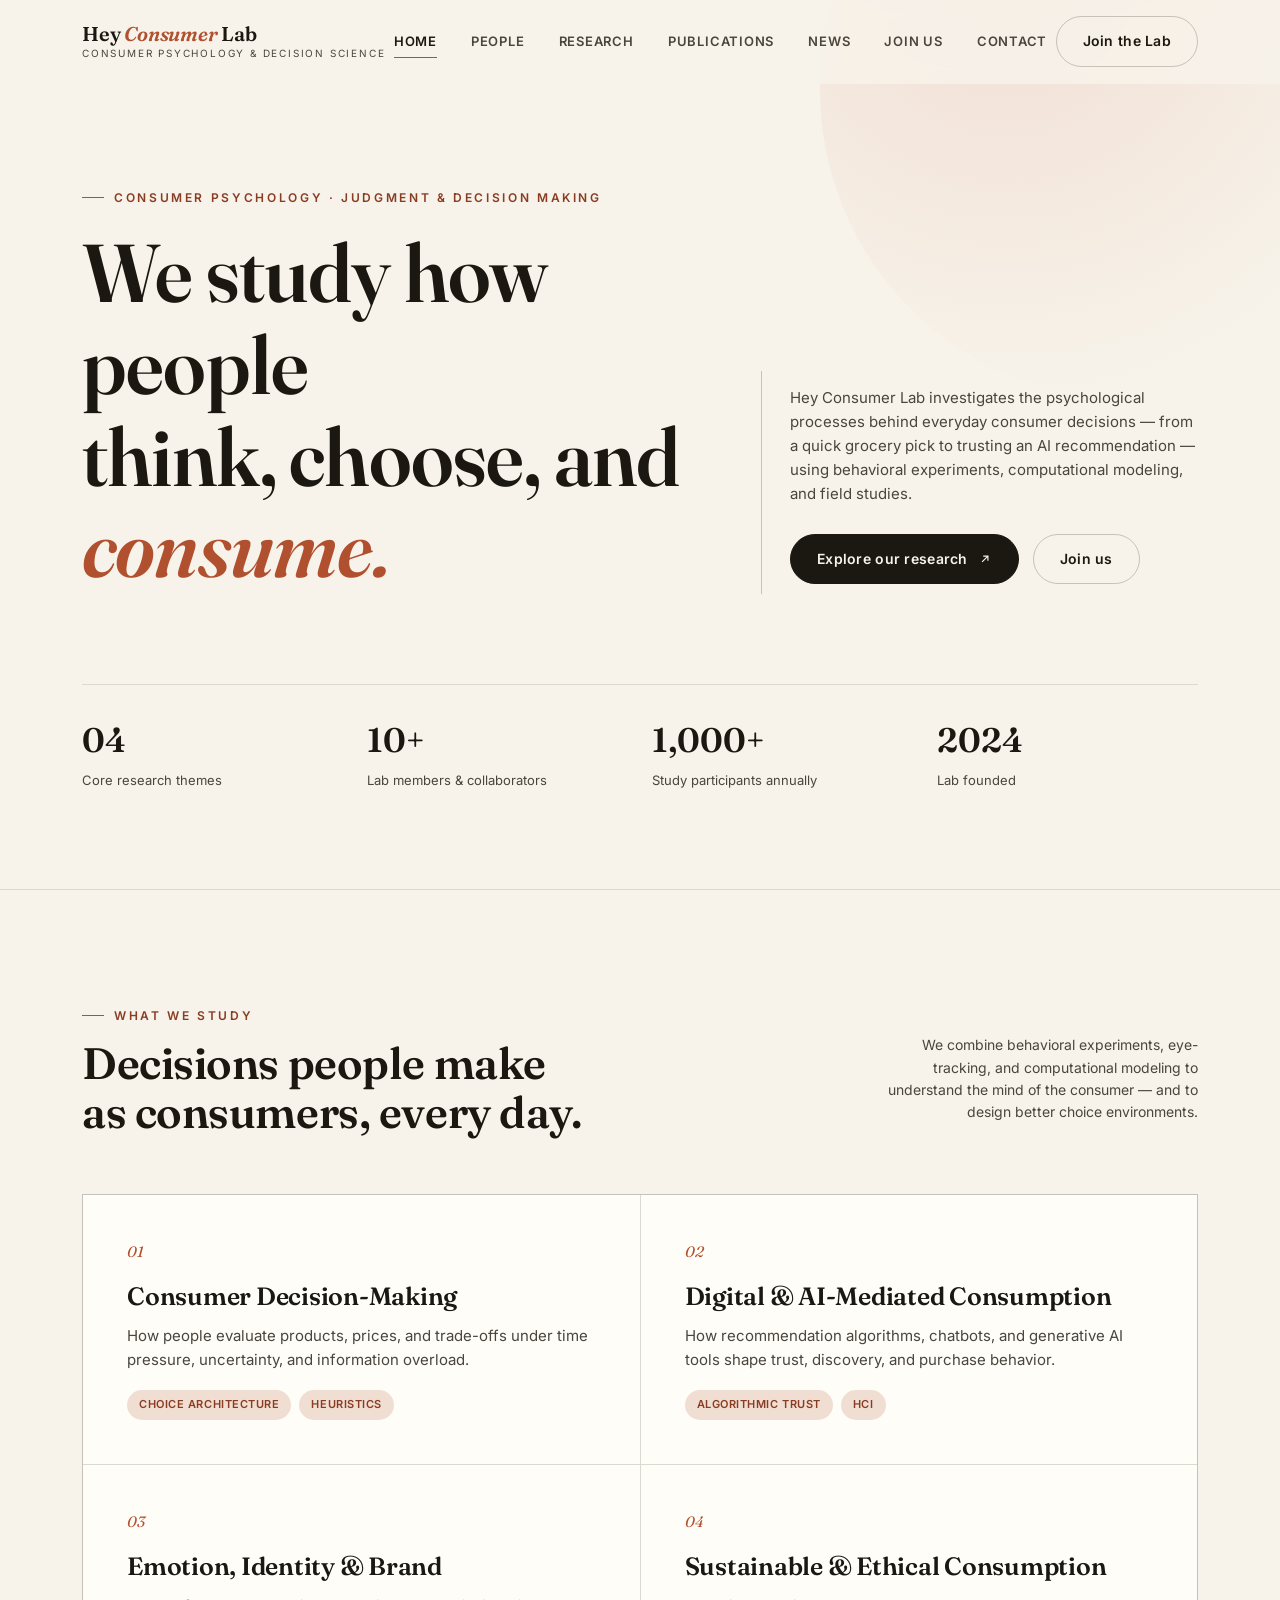
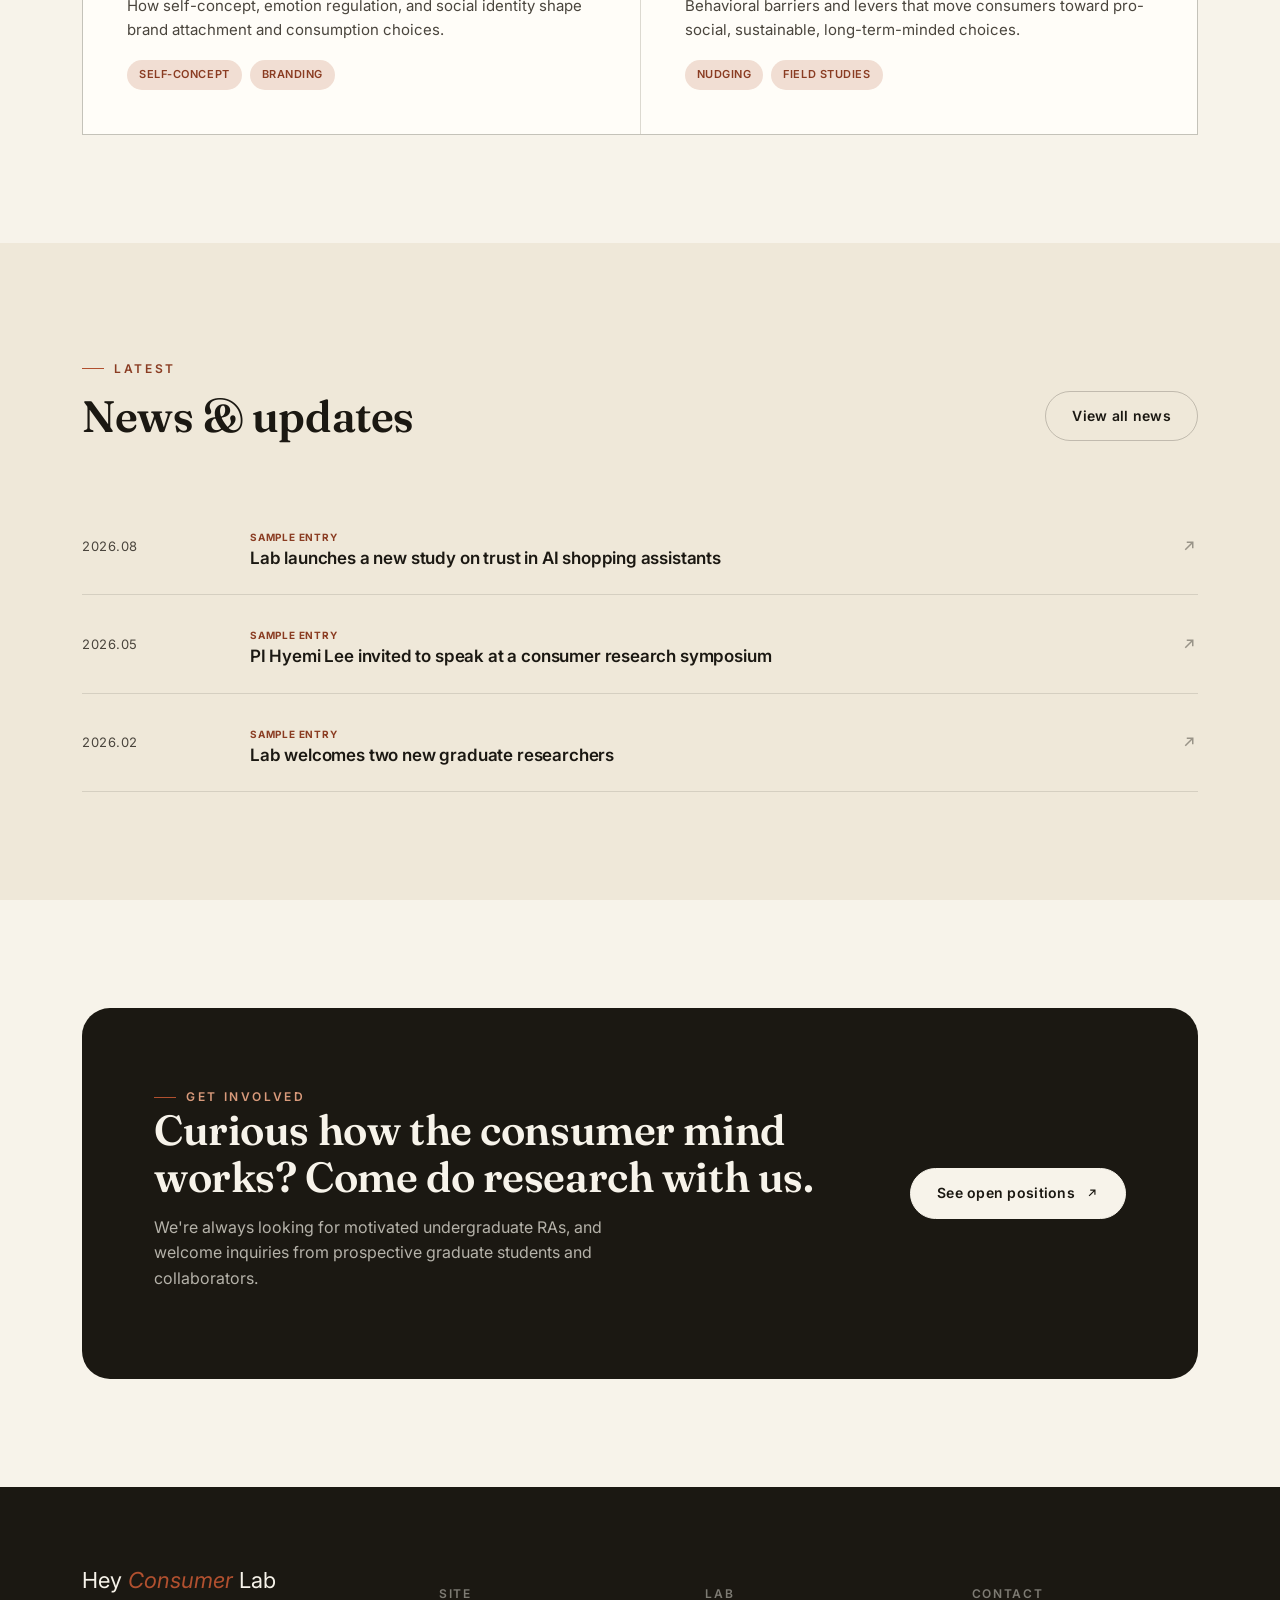
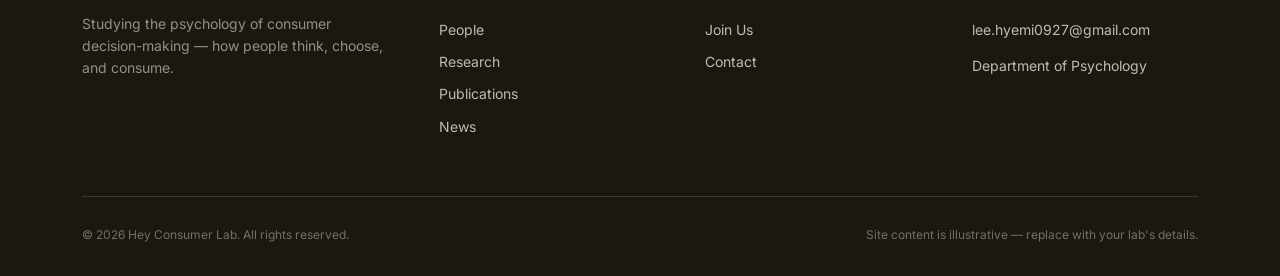
==== index.html @ 63ae00cc "Add Hey Consumer Lab research website Static multi-page site (Home, People, Research, Publications, " ====
<!DOCTYPE html>
<html lang="ko">
<head>
<script>document.documentElement.classList.add("has-js");</script>
<meta charset="UTF-8">
<meta name="viewport" content="width=device-width, initial-scale=1.0">
<title>Hey Consumer Lab — Consumer Psychology &amp; Decision Science</title>
<meta name="description" content="Hey Consumer Lab studies how people think, choose, and consume — from everyday purchase decisions to algorithm-mediated consumption.">
<link rel="icon" type="image/svg+xml" href="assets/img/favicon.svg">
<link rel="preconnect" href="https://fonts.googleapis.com">
<link rel="preconnect" href="https://fonts.gstatic.com" crossorigin>
<link href="https://fonts.googleapis.com/css2?family=Fraunces:ital,wght@0,500;0,600;1,500;1,600&family=Inter:wght@400;500;600;700&display=swap" rel="stylesheet">
<link rel="stylesheet" href="assets/css/style.css">
</head>
<body>

<header class="site-header">
  <div class="wrap">
    <a href="index.html" class="brand">
      <span class="brand-mark">Hey <em>Consumer</em> Lab</span>
      <span class="brand-sub">Consumer Psychology &amp; Decision Science</span>
    </a>
    <nav class="nav-links">
      <a href="index.html" class="active">Home</a>
      <a href="people.html">People</a>
      <a href="research.html">Research</a>
      <a href="publications.html">Publications</a>
      <a href="news.html">News</a>
      <a href="join.html">Join Us</a>
      <a href="contact.html">Contact</a>
    </nav>
    <div class="nav-cta">
      <a href="join.html" class="btn ghost">Join the Lab</a>
      <button class="nav-toggle" aria-label="Toggle menu" aria-expanded="false"><span></span></button>
    </div>
  </div>
</header>

<main>

  <section class="hero">
    <div class="hero-blob"></div>
    <div class="wrap">
      <div class="hero-grid">
        <div>
          <span class="eyebrow">Consumer Psychology · Judgment &amp; Decision Making</span>
          <h1>We study how people<br>think, choose, and<br><span class="accent-italic">consume.</span></h1>
        </div>
        <div class="hero-side">
          <p>Hey Consumer Lab investigates the psychological processes behind everyday consumer decisions — from a quick grocery pick to trusting an AI recommendation — using behavioral experiments, computational modeling, and field studies.</p>
          <div class="hero-actions">
            <a href="research.html" class="btn">Explore our research
              <svg viewBox="0 0 24 24" fill="none" stroke="currentColor" stroke-width="2"><path d="M7 17L17 7M9 7h8v8"/></svg>
            </a>
            <a href="join.html" class="btn ghost">Join us</a>
          </div>
        </div>
      </div>

      <div class="hero-stats">
        <div class="stat reveal">
          <b>04</b>
          <span>Core research themes</span>
        </div>
        <div class="stat reveal">
          <b>10+</b>
          <span>Lab members &amp; collaborators</span>
        </div>
        <div class="stat reveal">
          <b>1,000+</b>
          <span>Study participants annually</span>
        </div>
        <div class="stat reveal">
          <b>2024</b>
          <span>Lab founded</span>
        </div>
      </div>
    </div>
  </section>

  <hr class="divider">

  <section>
    <div class="wrap">
      <div class="section-head reveal">
        <div>
          <span class="eyebrow">What we study</span>
          <h2>Decisions people make<br>as consumers, every day.</h2>
        </div>
        <p class="section-note">We combine behavioral experiments, eye-tracking, and computational modeling to understand the mind of the consumer — and to design better choice environments.</p>
      </div>

      <div class="research-grid">
        <a href="research.html" class="research-card reveal">
          <span class="num">01</span>
          <h3>Consumer Decision-Making</h3>
          <p>How people evaluate products, prices, and trade-offs under time pressure, uncertainty, and information overload.</p>
          <div class="tag-row">
            <span class="tag">Choice architecture</span>
            <span class="tag">Heuristics</span>
          </div>
        </a>
        <a href="research.html" class="research-card reveal">
          <span class="num">02</span>
          <h3>Digital &amp; AI-Mediated Consumption</h3>
          <p>How recommendation algorithms, chatbots, and generative AI tools shape trust, discovery, and purchase behavior.</p>
          <div class="tag-row">
            <span class="tag">Algorithmic trust</span>
            <span class="tag">HCI</span>
          </div>
        </a>
        <a href="research.html" class="research-card reveal">
          <span class="num">03</span>
          <h3>Emotion, Identity &amp; Brand</h3>
          <p>How self-concept, emotion regulation, and social identity shape brand attachment and consumption choices.</p>
          <div class="tag-row">
            <span class="tag">Self-concept</span>
            <span class="tag">Branding</span>
          </div>
        </a>
        <a href="research.html" class="research-card reveal">
          <span class="num">04</span>
          <h3>Sustainable &amp; Ethical Consumption</h3>
          <p>Behavioral barriers and levers that move consumers toward pro-social, sustainable, long-term-minded choices.</p>
          <div class="tag-row">
            <span class="tag">Nudging</span>
            <span class="tag">Field studies</span>
          </div>
        </a>
      </div>
    </div>
  </section>

  <section class="alt">
    <div class="wrap">
      <div class="section-head reveal">
        <div>
          <span class="eyebrow">Latest</span>
          <h2>News &amp; updates</h2>
        </div>
        <a href="news.html" class="btn ghost">View all news</a>
      </div>

      <div class="news-list reveal">
        <a href="news.html" class="news-row">
          <span class="date">2026.08</span>
          <span>
            <span class="badge">Sample entry</span>
            <h4>Lab launches a new study on trust in AI shopping assistants</h4>
          </span>
          <svg class="arrow" viewBox="0 0 24 24" fill="none" stroke="currentColor" stroke-width="2"><path d="M7 17L17 7M9 7h8v8"/></svg>
        </a>
        <a href="news.html" class="news-row">
          <span class="date">2026.05</span>
          <span>
            <span class="badge">Sample entry</span>
            <h4>PI Hyemi Lee invited to speak at a consumer research symposium</h4>
          </span>
          <svg class="arrow" viewBox="0 0 24 24" fill="none" stroke="currentColor" stroke-width="2"><path d="M7 17L17 7M9 7h8v8"/></svg>
        </a>
        <a href="news.html" class="news-row">
          <span class="date">2026.02</span>
          <span>
            <span class="badge">Sample entry</span>
            <h4>Lab welcomes two new graduate researchers</h4>
          </span>
          <svg class="arrow" viewBox="0 0 24 24" fill="none" stroke="currentColor" stroke-width="2"><path d="M7 17L17 7M9 7h8v8"/></svg>
        </a>
      </div>
    </div>
  </section>

  <section>
    <div class="wrap">
      <div class="cta-banner reveal">
        <div>
          <span class="eyebrow" style="color:#d99a7b">Get involved</span>
          <h2>Curious how the consumer mind works? Come do research with us.</h2>
          <p>We're always looking for motivated undergraduate RAs, and welcome inquiries from prospective graduate students and collaborators.</p>
        </div>
        <a href="join.html" class="btn">See open positions
          <svg viewBox="0 0 24 24" fill="none" stroke="currentColor" stroke-width="2"><path d="M7 17L17 7M9 7h8v8"/></svg>
        </a>
      </div>
    </div>
  </section>

</main>

<footer class="site-footer">
  <div class="wrap">
    <div class="footer-grid">
      <div>
        <span class="brand-mark">Hey <em>Consumer</em> Lab</span>
        <p>Studying the psychology of consumer decision-making — how people think, choose, and consume.</p>
      </div>
      <div class="footer-col">
        <h5>Site</h5>
        <a href="people.html">People</a>
        <a href="research.html">Research</a>
        <a href="publications.html">Publications</a>
        <a href="news.html">News</a>
      </div>
      <div class="footer-col">
        <h5>Lab</h5>
        <a href="join.html">Join Us</a>
        <a href="contact.html">Contact</a>
      </div>
      <div class="footer-col">
        <h5>Contact</h5>
        <p>lee.hyemi0927@gmail.com</p>
        <p>Department of Psychology</p>
      </div>
    </div>
    <div class="footer-bottom">
      <span>© 2026 Hey Consumer Lab. All rights reserved.</span>
      <span>Site content is illustrative — replace with your lab's details.</span>
    </div>
  </div>
</footer>

<script src="assets/js/main.js"></script>
</body>
</html>
---- assets/css/style.css ----
/* ==========================================================================
   Hey Consumer Lab — stylesheet
   ========================================================================== */

:root {
  --ink: #1b1812;
  --ink-soft: #4a453d;
  --paper: #f7f3ea;
  --paper-dim: #efe8d9;
  --paper-card: #fffdf8;
  --line: rgba(27, 24, 18, 0.12);
  --line-strong: rgba(27, 24, 18, 0.22);
  --accent: #b1502f;
  --accent-dark: #8a3c22;
  --accent-tint: #f1ded3;

  --serif: "Fraunces", "Noto Serif KR", serif;
  --sans: "Inter", "Pretendard", -apple-system, BlinkMacSystemFont, "Apple SD Gothic Neo", sans-serif;

  --maxw: 1180px;
  --nav-h: 84px;
}

* {
  box-sizing: border-box;
}

html {
  scroll-behavior: smooth;
}

body {
  margin: 0;
  background: var(--paper);
  color: var(--ink);
  font-family: var(--sans);
  font-size: 16px;
  line-height: 1.6;
  -webkit-font-smoothing: antialiased;
}

img {
  max-width: 100%;
  display: block;
}

a {
  color: inherit;
  text-decoration: none;
}

.wrap {
  max-width: var(--maxw);
  margin: 0 auto;
  padding: 0 32px;
}

h1, h2, h3, h4 {
  font-family: var(--serif);
  font-weight: 600;
  line-height: 1.12;
  margin: 0;
  letter-spacing: -0.01em;
}

.eyebrow {
  display: inline-flex;
  align-items: center;
  gap: 10px;
  font-size: 12px;
  letter-spacing: 0.22em;
  text-transform: uppercase;
  color: var(--accent-dark);
  font-weight: 600;
}

.eyebrow::before {
  content: "";
  width: 22px;
  height: 1px;
  background: var(--accent);
}

.lede {
  font-size: 19px;
  color: var(--ink-soft);
  max-width: 60ch;
}

/* ---------- buttons ---------- */

.btn {
  display: inline-flex;
  align-items: center;
  gap: 10px;
  padding: 13px 26px;
  border-radius: 999px;
  font-size: 14px;
  font-weight: 600;
  letter-spacing: 0.02em;
  border: 1px solid var(--ink);
  background: var(--ink);
  color: var(--paper);
  transition: transform 0.25s ease, background 0.25s ease, color 0.25s ease, border-color 0.25s ease;
}

.btn:hover {
  background: var(--accent);
  border-color: var(--accent);
  transform: translateY(-2px);
}

.btn.ghost {
  background: transparent;
  color: var(--ink);
  border-color: var(--line-strong);
}

.btn.ghost:hover {
  background: var(--ink);
  color: var(--paper);
  border-color: var(--ink);
}

.btn svg {
  width: 14px;
  height: 14px;
  transition: transform 0.25s ease;
}

.btn:hover svg {
  transform: translate(3px, -3px);
}

/* ---------- nav ---------- */

.site-header {
  position: fixed;
  top: 0;
  left: 0;
  right: 0;
  z-index: 100;
  height: var(--nav-h);
  display: flex;
  align-items: center;
  background: rgba(247, 243, 234, 0.86);
  backdrop-filter: blur(10px);
  border-bottom: 1px solid transparent;
  transition: border-color 0.3s ease, background 0.3s ease;
}

.site-header.is-scrolled {
  border-bottom-color: var(--line);
}

.site-header .wrap {
  display: flex;
  align-items: center;
  justify-content: space-between;
  width: 100%;
}

.brand {
  display: flex;
  flex-direction: column;
  line-height: 1;
  gap: 4px;
}

.brand .brand-mark {
  font-family: var(--serif);
  font-size: 20px;
  font-weight: 600;
  letter-spacing: -0.01em;
}

.brand .brand-mark em {
  color: var(--accent);
  font-style: italic;
}

.brand .brand-sub {
  font-size: 10px;
  letter-spacing: 0.18em;
  text-transform: uppercase;
  color: var(--ink-soft);
}

.nav-links {
  display: flex;
  align-items: center;
  gap: 34px;
}

.nav-links a {
  position: relative;
  font-size: 13px;
  letter-spacing: 0.06em;
  text-transform: uppercase;
  font-weight: 600;
  color: var(--ink-soft);
  padding: 6px 0;
}

.nav-links a::after {
  content: "";
  position: absolute;
  left: 0;
  right: 100%;
  bottom: 0;
  height: 1px;
  background: var(--accent);
  transition: right 0.25s ease;
}

.nav-links a:hover,
.nav-links a.active {
  color: var(--ink);
}

.nav-links a:hover::after,
.nav-links a.active::after {
  right: 0;
}

.nav-cta {
  display: flex;
  align-items: center;
  gap: 22px;
}

.nav-toggle {
  display: none;
  background: none;
  border: none;
  cursor: pointer;
  width: 34px;
  height: 34px;
  padding: 0;
  position: relative;
}

.nav-toggle span,
.nav-toggle span::before,
.nav-toggle span::after {
  content: "";
  position: absolute;
  left: 6px;
  right: 6px;
  height: 1.5px;
  background: var(--ink);
  transition: transform 0.25s ease, opacity 0.25s ease, top 0.25s ease;
}

.nav-toggle span {
  top: 16px;
}

.nav-toggle span::before {
  top: -7px;
}

.nav-toggle span::after {
  top: 7px;
}

.nav-toggle.is-open span {
  background: transparent;
}

.nav-toggle.is-open span::before {
  top: 0;
  transform: rotate(45deg);
}

.nav-toggle.is-open span::after {
  top: 0;
  transform: rotate(-45deg);
}

/* ---------- hero ---------- */

.hero {
  position: relative;
  padding: calc(var(--nav-h) + 96px) 0 96px;
  overflow: hidden;
}

.hero-blob {
  position: absolute;
  top: -220px;
  right: -160px;
  width: 620px;
  height: 620px;
  border-radius: 50%;
  background: radial-gradient(circle at 30% 30%, var(--accent-tint), transparent 70%);
  z-index: 0;
  pointer-events: none;
}

.hero .wrap {
  position: relative;
  z-index: 1;
}

.hero-grid {
  display: grid;
  grid-template-columns: 1.3fr 0.9fr;
  gap: 48px;
  align-items: end;
}

.hero h1 {
  font-size: clamp(46px, 6.4vw, 92px);
  margin-top: 20px;
}

.hero h1 .accent-italic {
  font-style: italic;
  color: var(--accent);
}

.hero-side {
  padding-bottom: 10px;
  border-left: 1px solid var(--line-strong);
  padding-left: 28px;
}

.hero-side p {
  color: var(--ink-soft);
  font-size: 15px;
}

.hero-actions {
  margin-top: 28px;
  display: flex;
  gap: 14px;
  flex-wrap: wrap;
}

.hero-stats {
  margin-top: 90px;
  display: grid;
  grid-template-columns: repeat(4, 1fr);
  border-top: 1px solid var(--line);
  padding-top: 28px;
  gap: 24px;
}

.hero-stats .stat b {
  display: block;
  font-family: var(--serif);
  font-size: 34px;
  font-weight: 600;
}

.hero-stats .stat span {
  font-size: 13px;
  color: var(--ink-soft);
}

/* ---------- section scaffolding ---------- */

section {
  padding: 108px 0;
}

section.tight {
  padding: 72px 0;
}

.section-head {
  display: flex;
  justify-content: space-between;
  align-items: flex-end;
  gap: 32px;
  margin-bottom: 56px;
}

.section-head h2 {
  font-size: clamp(30px, 3.6vw, 44px);
  margin-top: 14px;
}

.section-head .section-note {
  max-width: 320px;
  font-size: 14px;
  color: var(--ink-soft);
  text-align: right;
}

.alt {
  background: var(--paper-dim);
}

.divider {
  height: 1px;
  background: var(--line);
  border: none;
  margin: 0;
}

/* ---------- cards: research ---------- */

.research-grid {
  display: grid;
  grid-template-columns: repeat(2, 1fr);
  gap: 1px;
  background: var(--line);
  border: 1px solid var(--line);
}

.research-card {
  background: var(--paper-card);
  padding: 44px;
  transition: background 0.3s ease;
}

.research-card:hover {
  background: var(--paper-dim);
}

.research-card .num {
  font-family: var(--serif);
  font-style: italic;
  color: var(--accent);
  font-size: 15px;
}

.research-card h3 {
  font-size: 25px;
  margin: 18px 0 14px;
}

.research-card p {
  color: var(--ink-soft);
  font-size: 15px;
  margin: 0 0 18px;
}

.tag-row {
  display: flex;
  flex-wrap: wrap;
  gap: 8px;
}

.tag {
  font-size: 11px;
  letter-spacing: 0.05em;
  text-transform: uppercase;
  font-weight: 600;
  padding: 6px 12px;
  border-radius: 999px;
  background: var(--accent-tint);
  color: var(--accent-dark);
}

/* ---------- news list ---------- */

.news-list {
  display: flex;
  flex-direction: column;
}

.news-row {
  display: grid;
  grid-template-columns: 140px 1fr auto;
  gap: 28px;
  align-items: center;
  padding: 26px 0;
  border-bottom: 1px solid var(--line);
}

.news-row .date {
  font-size: 13px;
  letter-spacing: 0.04em;
  color: var(--ink-soft);
  text-transform: uppercase;
}

.news-row h4 {
  font-family: var(--sans);
  font-weight: 600;
  font-size: 17px;
}

.news-row .arrow {
  width: 18px;
  height: 18px;
  opacity: 0.4;
  transition: transform 0.25s ease, opacity 0.25s ease;
}

.news-row:hover .arrow {
  transform: translateX(4px);
  opacity: 1;
}

.news-row .badge {
  display: inline-block;
  font-size: 10px;
  letter-spacing: 0.08em;
  text-transform: uppercase;
  font-weight: 700;
  color: var(--accent-dark);
  margin-bottom: 4px;
}

/* ---------- CTA banner ---------- */

.cta-banner {
  background: var(--ink);
  color: var(--paper);
  border-radius: 28px;
  padding: 72px;
  display: grid;
  grid-template-columns: 1.4fr auto;
  align-items: center;
  gap: 32px;
}

.cta-banner h2 {
  color: var(--paper);
  font-size: clamp(28px, 3.4vw, 42px);
}

.cta-banner p {
  color: rgba(247, 243, 234, 0.7);
  margin-top: 14px;
  max-width: 46ch;
}

.cta-banner .btn {
  background: var(--paper);
  color: var(--ink);
  border-color: var(--paper);
  white-space: nowrap;
}

.cta-banner .btn:hover {
  background: var(--accent);
  border-color: var(--accent);
  color: var(--paper);
}

/* ---------- footer ---------- */

.site-footer {
  background: var(--ink);
  color: rgba(247, 243, 234, 0.72);
  padding: 76px 0 32px;
}

.footer-grid {
  display: grid;
  grid-template-columns: 1.4fr 1fr 1fr 1fr;
  gap: 40px;
  padding-bottom: 48px;
  border-bottom: 1px solid rgba(247, 243, 234, 0.14);
}

.footer-grid .brand-mark {
  color: var(--paper);
  font-size: 22px;
}

.footer-grid .brand-mark em {
  color: var(--accent);
  font-style: italic;
}

.footer-grid p {
  font-size: 14px;
  margin-top: 14px;
  max-width: 34ch;
  color: rgba(247, 243, 234, 0.55);
}

.footer-col h5 {
  font-size: 12px;
  letter-spacing: 0.14em;
  text-transform: uppercase;
  color: rgba(247, 243, 234, 0.45);
  margin-bottom: 16px;
  font-weight: 600;
}

.footer-col a,
.footer-col p {
  display: block;
  font-size: 14px;
  color: rgba(247, 243, 234, 0.75);
  margin-bottom: 10px;
  transition: color 0.2s ease;
}

.footer-col a:hover {
  color: var(--paper);
}

.footer-bottom {
  display: flex;
  justify-content: space-between;
  align-items: center;
  padding-top: 28px;
  font-size: 12px;
  color: rgba(247, 243, 234, 0.4);
  flex-wrap: wrap;
  gap: 12px;
}

/* ---------- page header (inner pages) ---------- */

.page-header {
  padding: calc(var(--nav-h) + 72px) 0 64px;
  border-bottom: 1px solid var(--line);
}

.page-header .eyebrow {
  margin-bottom: 18px;
}

.page-header h1 {
  font-size: clamp(36px, 5vw, 60px);
}

.page-header .lede {
  margin-top: 20px;
}

.breadcrumb {
  font-size: 12px;
  letter-spacing: 0.06em;
  text-transform: uppercase;
  color: var(--ink-soft);
  margin-bottom: 18px;
}

.breadcrumb a {
  color: var(--accent-dark);
}

/* ---------- people ---------- */

.pi-block {
  display: grid;
  grid-template-columns: 300px 1fr;
  gap: 56px;
  align-items: start;
}

.portrait {
  aspect-ratio: 4/5;
  border-radius: 18px;
  background: linear-gradient(155deg, var(--accent-tint), var(--paper-dim));
  display: flex;
  align-items: center;
  justify-content: center;
  border: 1px solid var(--line);
  overflow: hidden;
}

.portrait .initials {
  font-family: var(--serif);
  font-style: italic;
  font-size: 64px;
  color: var(--accent);
}

.pi-block h2 {
  font-size: 34px;
}

.pi-role {
  font-size: 14px;
  color: var(--accent-dark);
  font-weight: 600;
  letter-spacing: 0.03em;
  margin-top: 8px;
}

.pi-block .lede {
  margin-top: 20px;
}

.pi-meta {
  display: flex;
  gap: 26px;
  margin-top: 26px;
  flex-wrap: wrap;
}

.pi-meta a {
  font-size: 13px;
  font-weight: 600;
  border-bottom: 1px solid var(--line-strong);
  padding-bottom: 3px;
}

.pi-meta a:hover {
  border-color: var(--accent);
  color: var(--accent-dark);
}

.people-grid {
  display: grid;
  grid-template-columns: repeat(4, 1fr);
  gap: 30px;
}

.person-card {
  text-align: left;
}

.person-card .portrait {
  aspect-ratio: 1/1;
  margin-bottom: 16px;
  border-radius: 14px;
}

.person-card .initials {
  font-size: 32px;
}

.person-card h4 {
  font-family: var(--sans);
  font-size: 16px;
  font-weight: 700;
}

.person-card .role {
  font-size: 13px;
  color: var(--ink-soft);
  margin-top: 4px;
}

.alumni-list {
  columns: 2;
  column-gap: 60px;
  font-size: 15px;
}

.alumni-list li {
  break-inside: avoid;
  padding: 10px 0;
  border-bottom: 1px solid var(--line);
  list-style: none;
  display: flex;
  justify-content: space-between;
  gap: 12px;
  color: var(--ink-soft);
}

.alumni-list li span:last-child {
  color: var(--ink);
  font-weight: 600;
  font-size: 13px;
}

.alumni-list {
  padding: 0;
  margin: 0;
}

/* ---------- research page ---------- */

.approach-list {
  display: flex;
  flex-direction: column;
}

.approach-row {
  display: grid;
  grid-template-columns: 90px 1fr;
  gap: 32px;
  padding: 40px 0;
  border-bottom: 1px solid var(--line);
}

.approach-row .idx {
  font-family: var(--serif);
  font-style: italic;
  font-size: 22px;
  color: var(--accent);
}

.approach-row h3 {
  font-size: 24px;
  margin-bottom: 12px;
}

.approach-row p {
  color: var(--ink-soft);
  max-width: 70ch;
}

/* ---------- publications ---------- */

.pub-filters {
  display: flex;
  gap: 10px;
  flex-wrap: wrap;
  margin-bottom: 44px;
}

.pub-filter {
  font-size: 13px;
  font-weight: 600;
  padding: 9px 18px;
  border-radius: 999px;
  border: 1px solid var(--line-strong);
  background: transparent;
  cursor: pointer;
  color: var(--ink-soft);
  transition: all 0.2s ease;
}

.pub-filter.is-active,
.pub-filter:hover {
  background: var(--ink);
  border-color: var(--ink);
  color: var(--paper);
}

.pub-year {
  font-family: var(--serif);
  font-size: 22px;
  font-style: italic;
  color: var(--accent);
  margin: 48px 0 18px;
}

.pub-year:first-of-type {
  margin-top: 0;
}

.pub-item {
  padding: 22px 0;
  border-bottom: 1px solid var(--line);
  display: grid;
  grid-template-columns: 1fr auto;
  gap: 20px;
  align-items: start;
}

.pub-item h4 {
  font-family: var(--sans);
  font-size: 16px;
  font-weight: 700;
  margin-bottom: 6px;
}

.pub-item .authors {
  font-size: 14px;
  color: var(--ink-soft);
}

.pub-item .venue {
  font-size: 13px;
  font-style: italic;
  color: var(--ink-soft);
  margin-top: 4px;
}

.pub-item .pub-links {
  display: flex;
  gap: 10px;
  white-space: nowrap;
}

.pub-item .pub-links a {
  font-size: 12px;
  font-weight: 700;
  letter-spacing: 0.04em;
  text-transform: uppercase;
  padding: 8px 14px;
  border-radius: 999px;
  border: 1px solid var(--line-strong);
}

.pub-item .pub-links a:hover {
  background: var(--ink);
  color: var(--paper);
  border-color: var(--ink);
}

.sample-note {
  margin-top: 40px;
  font-size: 13px;
  color: var(--ink-soft);
  border-left: 2px solid var(--accent);
  padding-left: 16px;
}

/* ---------- join ---------- */

.opening-list {
  display: flex;
  flex-direction: column;
}

.opening-item {
  padding: 32px 0;
  border-bottom: 1px solid var(--line);
  display: grid;
  grid-template-columns: 1fr auto;
  align-items: center;
  gap: 20px;
}

.opening-item h3 {
  font-size: 22px;
}

.opening-item p {
  color: var(--ink-soft);
  font-size: 14px;
  margin-top: 8px;
  max-width: 60ch;
}

.faq-item {
  padding: 26px 0;
  border-bottom: 1px solid var(--line);
}

.faq-item h4 {
  font-family: var(--sans);
  font-size: 16px;
  font-weight: 700;
  margin-bottom: 8px;
}

.faq-item p {
  color: var(--ink-soft);
  font-size: 15px;
}

/* ---------- contact ---------- */

.contact-grid {
  display: grid;
  grid-template-columns: 1fr 1fr;
  gap: 64px;
}

.contact-card {
  background: var(--paper-card);
  border: 1px solid var(--line);
  border-radius: 18px;
  padding: 40px;
}

.contact-card h3 {
  font-size: 20px;
  margin-bottom: 18px;
}

.contact-row {
  display: flex;
  justify-content: space-between;
  padding: 14px 0;
  border-bottom: 1px solid var(--line);
  font-size: 14px;
}

.contact-row span:first-child {
  color: var(--ink-soft);
}

.contact-row span:last-child {
  font-weight: 600;
  text-align: right;
}

.map-frame {
  border-radius: 18px;
  overflow: hidden;
  border: 1px solid var(--line);
  aspect-ratio: 4/5;
  background:
    linear-gradient(var(--line) 1px, transparent 1px) 0 0 / 34px 34px,
    linear-gradient(90deg, var(--line) 1px, transparent 1px) 0 0 / 34px 34px,
    var(--paper-dim);
  position: relative;
}

.map-frame .pin {
  position: absolute;
  top: 42%;
  left: 46%;
  width: 18px;
  height: 18px;
  border-radius: 50% 50% 50% 0;
  background: var(--accent);
  transform: rotate(-45deg);
  box-shadow: 0 0 0 8px rgba(177, 80, 47, 0.15);
}

/* ---------- reveal animation ---------- */

html.has-js .reveal {
  opacity: 0;
  transform: translateY(24px);
  transition: opacity 0.7s ease, transform 0.7s ease;
}

html.has-js .reveal.is-visible {
  opacity: 1;
  transform: translateY(0);
}

/* ---------- responsive ---------- */

@media (max-width: 980px) {
  .hero-grid,
  .contact-grid {
    grid-template-columns: 1fr;
  }

  .hero-side {
    border-left: none;
    padding-left: 0;
    border-top: 1px solid var(--line-strong);
    padding-top: 24px;
  }

  .research-grid,
  .people-grid {
    grid-template-columns: repeat(2, 1fr);
  }

  .pi-block {
    grid-template-columns: 1fr;
  }

  .portrait {
    max-width: 280px;
  }

  .footer-grid {
    grid-template-columns: 1fr 1fr;
  }

  .cta-banner {
    grid-template-columns: 1fr;
    text-align: left;
  }
}

@media (max-width: 760px) {
  :root {
    --nav-h: 72px;
  }

  .nav-links,
  .nav-cta .btn.ghost {
    display: none;
  }

  .nav-toggle {
    display: block;
  }

  body.menu-open .nav-links {
    display: flex;
    position: fixed;
    top: var(--nav-h);
    left: 0;
    right: 0;
    bottom: 0;
    background: var(--paper);
    flex-direction: column;
    align-items: flex-start;
    justify-content: flex-start;
    padding: 40px 32px;
    gap: 26px;
    z-index: 99;
  }

  body.menu-open .nav-links a {
    font-size: 22px;
  }

  .hero-stats {
    grid-template-columns: repeat(2, 1fr);
  }

  .section-head {
    flex-direction: column;
    align-items: flex-start;
  }

  .section-head .section-note {
    text-align: left;
  }

  .research-grid,
  .people-grid,
  .footer-grid {
    grid-template-columns: 1fr;
  }

  .alumni-list {
    columns: 1;
  }

  .news-row {
    grid-template-columns: 1fr;
    gap: 8px;
  }

  .pub-item {
    grid-template-columns: 1fr;
  }

  .opening-item {
    grid-template-columns: 1fr;
    align-items: flex-start;
  }

  .wrap {
    padding: 0 22px;
  }

  section {
    padding: 72px 0;
  }
}
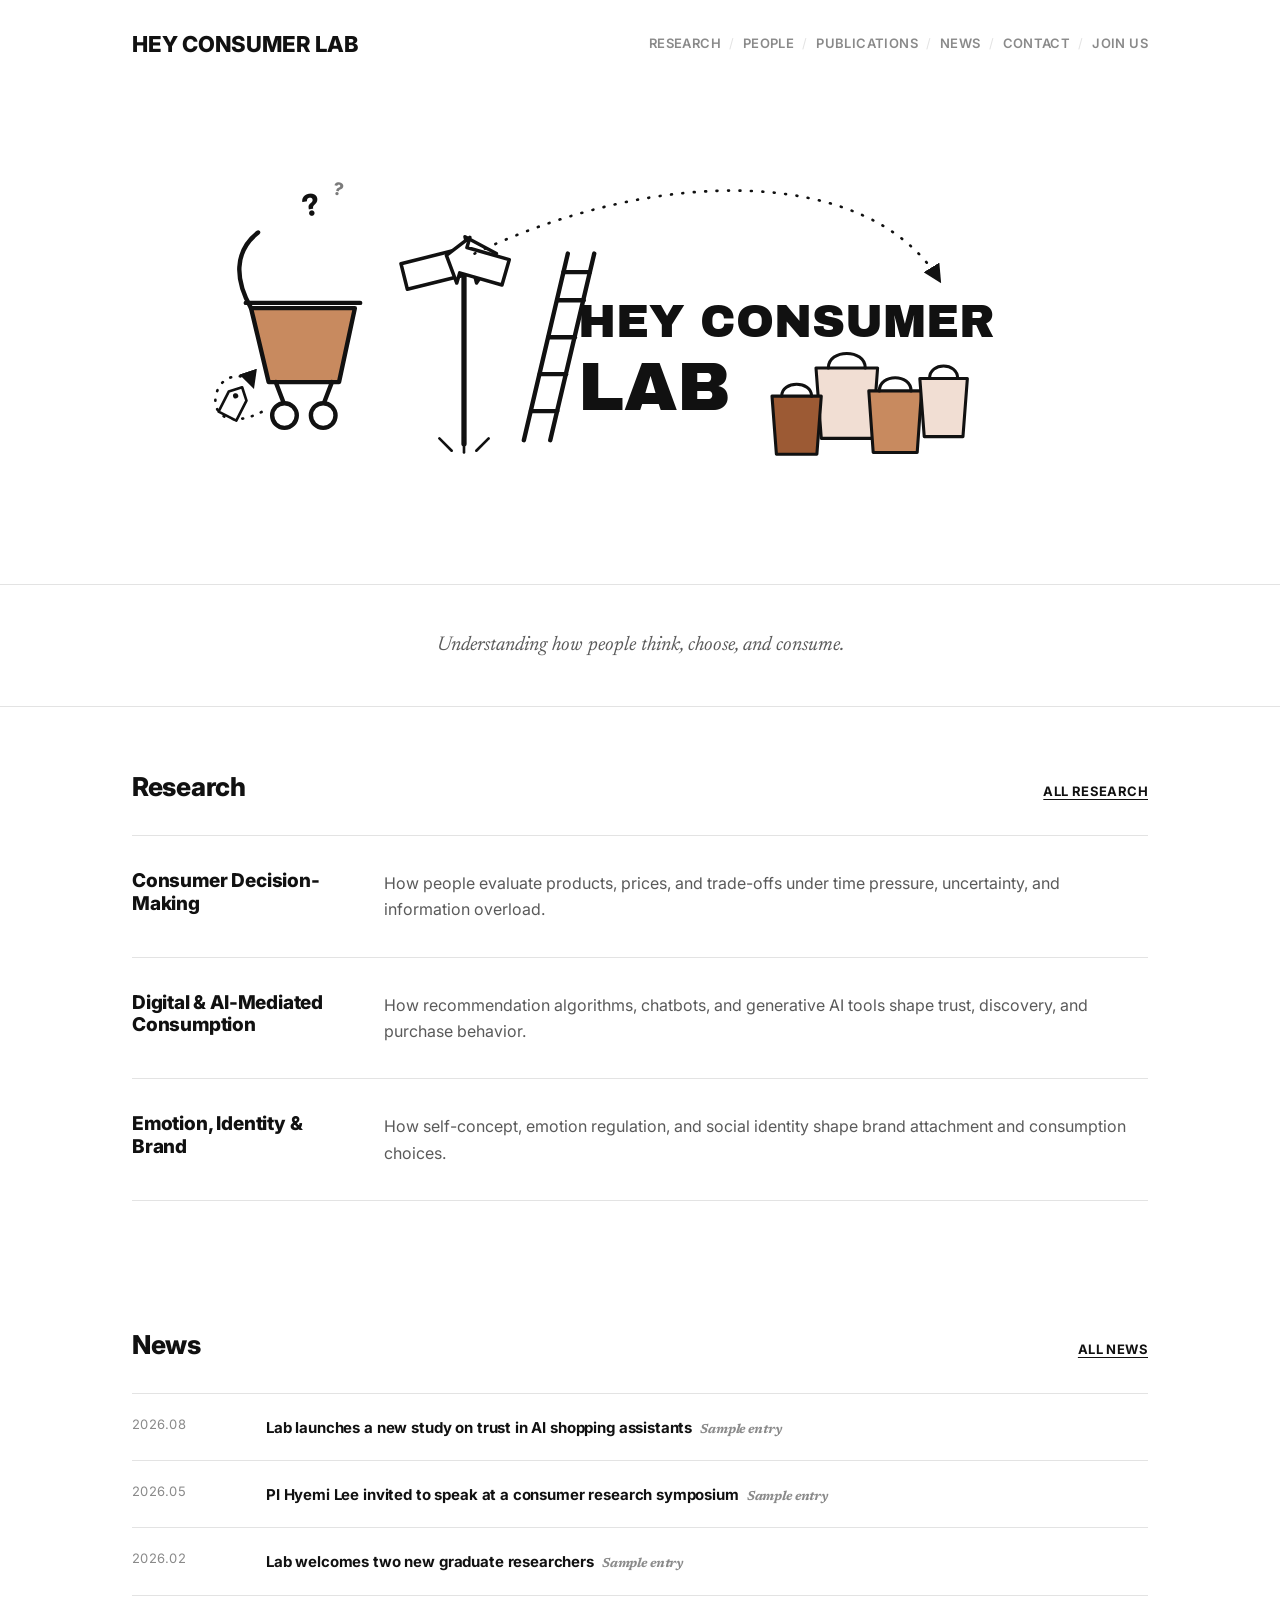
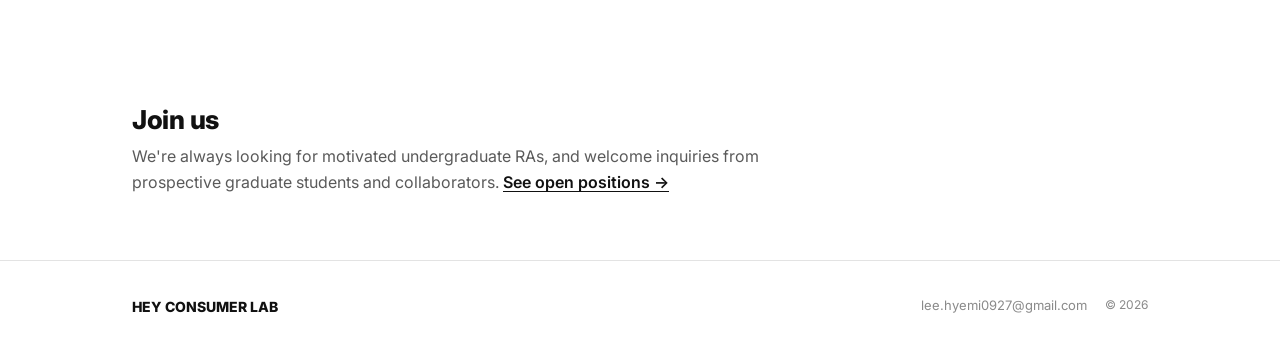
==== commit 4afa5905: "Redesign site to match Shenhav Lab reference style Replace the editorial serif/terracotta design wit" ====
--- a/index.html
+++ b/index.html
@@ -9,179 +9,186 @@
 <link rel="icon" type="image/svg+xml" href="assets/img/favicon.svg">
 <link rel="preconnect" href="https://fonts.googleapis.com">
 <link rel="preconnect" href="https://fonts.gstatic.com" crossorigin>
-<link href="https://fonts.googleapis.com/css2?family=Fraunces:ital,wght@0,500;0,600;1,500;1,600&family=Inter:wght@400;500;600;700&display=swap" rel="stylesheet">
+<link href="https://fonts.googleapis.com/css2?family=Archivo+Black&family=Inter:wght@400;500;600;700;800&family=Newsreader:ital@1&display=swap" rel="stylesheet">
 <link rel="stylesheet" href="assets/css/style.css">
 </head>
 <body>
 
 <header class="site-header">
   <div class="wrap">
-    <a href="index.html" class="brand">
-      <span class="brand-mark">Hey <em>Consumer</em> Lab</span>
-      <span class="brand-sub">Consumer Psychology &amp; Decision Science</span>
-    </a>
+    <a href="index.html" class="brand">Hey Consumer Lab</a>
     <nav class="nav-links">
-      <a href="index.html" class="active">Home</a>
+      <a href="research.html">Research</a>
       <a href="people.html">People</a>
-      <a href="research.html">Research</a>
       <a href="publications.html">Publications</a>
       <a href="news.html">News</a>
+      <a href="contact.html">Contact</a>
       <a href="join.html">Join Us</a>
-      <a href="contact.html">Contact</a>
     </nav>
-    <div class="nav-cta">
-      <a href="join.html" class="btn ghost">Join the Lab</a>
-      <button class="nav-toggle" aria-label="Toggle menu" aria-expanded="false"><span></span></button>
-    </div>
+    <button class="nav-toggle" aria-label="Toggle menu" aria-expanded="false"><span></span></button>
   </div>
 </header>
 
 <main>
 
-  <section class="hero">
-    <div class="hero-blob"></div>
-    <div class="wrap">
-      <div class="hero-grid">
-        <div>
-          <span class="eyebrow">Consumer Psychology · Judgment &amp; Decision Making</span>
-          <h1>We study how people<br>think, choose, and<br><span class="accent-italic">consume.</span></h1>
-        </div>
-        <div class="hero-side">
-          <p>Hey Consumer Lab investigates the psychological processes behind everyday consumer decisions — from a quick grocery pick to trusting an AI recommendation — using behavioral experiments, computational modeling, and field studies.</p>
-          <div class="hero-actions">
-            <a href="research.html" class="btn">Explore our research
-              <svg viewBox="0 0 24 24" fill="none" stroke="currentColor" stroke-width="2"><path d="M7 17L17 7M9 7h8v8"/></svg>
-            </a>
-            <a href="join.html" class="btn ghost">Join us</a>
+  <section class="hero tight">
+    <div class="wrap">
+      <div class="hero-art">
+        <svg viewBox="0 0 1000 400" role="img" aria-label="A shopping cart hesitates at a signpost, while a ladder leans against the Hey Consumer Lab wordmark and a pile of shopping bags waits nearby.">
+          <defs>
+            <marker id="arrow" viewBox="0 0 10 10" refX="8" refY="5" markerWidth="7" markerHeight="7" orient="auto-start-reverse">
+              <path d="M0,0 L10,5 L0,10 Z" fill="#111111"/>
+            </marker>
+          </defs>
+
+          <path d="M70,300 C30,320 10,300 20,275 C28,255 55,255 60,270" fill="none" stroke="#111111" stroke-width="3" stroke-dasharray="1 10" stroke-linecap="round" marker-end="url(#arrow)"/>
+
+          <g transform="translate(18,290) rotate(-18)">
+            <path d="M0,10 L18,-8 L34,-8 L34,8 L16,26 Z" fill="#ffffff" stroke="#111111" stroke-width="3" stroke-linejoin="round"/>
+            <circle cx="24" cy="-1" r="3" fill="#111111"/>
+          </g>
+
+          <text x="118" y="78" font-family="Inter, sans-serif" font-weight="800" font-size="34" fill="#111111" transform="rotate(-10 118 78)">?</text>
+          <text x="150" y="52" font-family="Inter, sans-serif" font-weight="800" font-size="20" fill="#111111" opacity="0.55" transform="rotate(12 150 52)">?</text>
+
+          <g stroke="#111111" stroke-width="5" stroke-linecap="round" stroke-linejoin="round" fill="none">
+            <path d="M58,182 C40,150 38,118 66,96" />
+            <path d="M58,182 L176,182 L158,266 L78,266 Z" fill="#c88a5f" />
+            <line x1="52" y1="176" x2="182" y2="176" />
+            <line x1="86" y1="266" x2="96" y2="292" />
+            <line x1="150" y1="266" x2="140" y2="292" />
+            <circle cx="96" cy="304" r="14" fill="#ffffff" />
+            <circle cx="140" cy="304" r="14" fill="#ffffff" />
+          </g>
+
+          <line x1="300" y1="112" x2="300" y2="336" stroke="#111111" stroke-width="6" stroke-linecap="round"/>
+          <g stroke="#111111" stroke-width="3" stroke-linecap="round">
+            <line x1="286" y1="344" x2="272" y2="330" />
+            <line x1="300" y1="346" x2="300" y2="330" />
+            <line x1="314" y1="344" x2="328" y2="330" />
+          </g>
+
+          <g transform="translate(232,146) rotate(-14)">
+            <path d="M0,-15 L78,-15 L78,-27 L108,0 L78,27 L78,15 L0,15 Z" fill="#ffffff" stroke="#111111" stroke-width="4" stroke-linejoin="round"/>
+          </g>
+          <g transform="translate(280,122) rotate(16)">
+            <path d="M70,-15 L20,-15 L20,-27 L0,0 L20,27 L20,15 L70,15 Z" fill="#ffffff" stroke="#111111" stroke-width="4" stroke-linejoin="round"/>
+          </g>
+
+          <g stroke="#111111" stroke-width="5" stroke-linecap="round">
+            <line x1="368" y1="332" x2="418" y2="120" />
+            <line x1="398" y1="332" x2="448" y2="120" />
+            <line x1="376" y1="299" x2="406" y2="299" />
+            <line x1="386" y1="257" x2="416" y2="257" />
+            <line x1="396" y1="215" x2="426" y2="215" />
+            <line x1="406" y1="173" x2="436" y2="173" />
+            <line x1="413" y1="141" x2="443" y2="141" />
+          </g>
+
+          <path d="M312,120 C 520,20 760,20 840,150" fill="none" stroke="#111111" stroke-width="3" stroke-dasharray="1 12" stroke-linecap="round" marker-end="url(#arrow)"/>
+
+          <text x="430" y="215" font-family="'Archivo Black', Inter, sans-serif" font-size="52" fill="#111111">HEY CONSUMER</text>
+          <text x="430" y="298" font-family="'Archivo Black', Inter, sans-serif" font-size="78" fill="#111111">LAB</text>
+
+          <g stroke="#111111" stroke-width="3.5" stroke-linejoin="round" stroke-linecap="round">
+            <g transform="translate(700,220)">
+              <path d="M0,30 L70,30 L64,110 L6,110 Z" fill="#f1ded3"/>
+              <path d="M14,30 C14,8 56,8 56,30" fill="none"/>
+            </g>
+            <g transform="translate(760,250)">
+              <path d="M0,26 L60,26 L55,96 L5,96 Z" fill="#c88a5f"/>
+              <path d="M12,26 C12,6 48,6 48,26" fill="none"/>
+            </g>
+            <g transform="translate(650,258)">
+              <path d="M0,24 L56,24 L51,90 L5,90 Z" fill="#9c5a34"/>
+              <path d="M11,24 C11,6 45,6 45,24" fill="none"/>
+            </g>
+            <g transform="translate(818,236)">
+              <path d="M0,26 L54,26 L49,92 L5,92 Z" fill="#f1ded3"/>
+              <path d="M11,26 C11,7 43,7 43,26" fill="none"/>
+            </g>
+          </g>
+        </svg>
+      </div>
+    </div>
+  </section>
+
+  <hr class="divider">
+
+  <section class="hero-tagline tight">
+    <div class="wrap">
+      <p class="tagline">Understanding how people think, choose, and consume.</p>
+    </div>
+  </section>
+
+  <hr class="divider">
+
+  <section>
+    <div class="wrap">
+      <div class="section-head">
+        <h2>Research</h2>
+        <a href="research.html" class="see-all">All research</a>
+      </div>
+
+      <div class="entry-list">
+        <div class="entry">
+          <h3>Consumer Decision-Making</h3>
+          <div class="entry-body">
+            <p>How people evaluate products, prices, and trade-offs under time pressure, uncertainty, and information overload.</p>
           </div>
         </div>
-      </div>
-
-      <div class="hero-stats">
-        <div class="stat reveal">
-          <b>04</b>
-          <span>Core research themes</span>
+        <div class="entry">
+          <h3>Digital &amp; AI-Mediated Consumption</h3>
+          <div class="entry-body">
+            <p>How recommendation algorithms, chatbots, and generative AI tools shape trust, discovery, and purchase behavior.</p>
+          </div>
         </div>
-        <div class="stat reveal">
-          <b>10+</b>
-          <span>Lab members &amp; collaborators</span>
+        <div class="entry">
+          <h3>Emotion, Identity &amp; Brand</h3>
+          <div class="entry-body">
+            <p>How self-concept, emotion regulation, and social identity shape brand attachment and consumption choices.</p>
+          </div>
         </div>
-        <div class="stat reveal">
-          <b>1,000+</b>
-          <span>Study participants annually</span>
-        </div>
-        <div class="stat reveal">
-          <b>2024</b>
-          <span>Lab founded</span>
-        </div>
-      </div>
-    </div>
-  </section>
-
-  <hr class="divider">
+      </div>
+    </div>
+  </section>
 
   <section>
     <div class="wrap">
-      <div class="section-head reveal">
-        <div>
-          <span class="eyebrow">What we study</span>
-          <h2>Decisions people make<br>as consumers, every day.</h2>
-        </div>
-        <p class="section-note">We combine behavioral experiments, eye-tracking, and computational modeling to understand the mind of the consumer — and to design better choice environments.</p>
-      </div>
-
-      <div class="research-grid">
-        <a href="research.html" class="research-card reveal">
-          <span class="num">01</span>
-          <h3>Consumer Decision-Making</h3>
-          <p>How people evaluate products, prices, and trade-offs under time pressure, uncertainty, and information overload.</p>
-          <div class="tag-row">
-            <span class="tag">Choice architecture</span>
-            <span class="tag">Heuristics</span>
-          </div>
-        </a>
-        <a href="research.html" class="research-card reveal">
-          <span class="num">02</span>
-          <h3>Digital &amp; AI-Mediated Consumption</h3>
-          <p>How recommendation algorithms, chatbots, and generative AI tools shape trust, discovery, and purchase behavior.</p>
-          <div class="tag-row">
-            <span class="tag">Algorithmic trust</span>
-            <span class="tag">HCI</span>
-          </div>
-        </a>
-        <a href="research.html" class="research-card reveal">
-          <span class="num">03</span>
-          <h3>Emotion, Identity &amp; Brand</h3>
-          <p>How self-concept, emotion regulation, and social identity shape brand attachment and consumption choices.</p>
-          <div class="tag-row">
-            <span class="tag">Self-concept</span>
-            <span class="tag">Branding</span>
-          </div>
-        </a>
-        <a href="research.html" class="research-card reveal">
-          <span class="num">04</span>
-          <h3>Sustainable &amp; Ethical Consumption</h3>
-          <p>Behavioral barriers and levers that move consumers toward pro-social, sustainable, long-term-minded choices.</p>
-          <div class="tag-row">
-            <span class="tag">Nudging</span>
-            <span class="tag">Field studies</span>
-          </div>
-        </a>
-      </div>
-    </div>
-  </section>
-
-  <section class="alt">
-    <div class="wrap">
-      <div class="section-head reveal">
-        <div>
-          <span class="eyebrow">Latest</span>
-          <h2>News &amp; updates</h2>
-        </div>
-        <a href="news.html" class="btn ghost">View all news</a>
-      </div>
-
-      <div class="news-list reveal">
+      <div class="section-head">
+        <h2>News</h2>
+        <a href="news.html" class="see-all">All news</a>
+      </div>
+
+      <div class="news-list">
         <a href="news.html" class="news-row">
           <span class="date">2026.08</span>
           <span>
-            <span class="badge">Sample entry</span>
-            <h4>Lab launches a new study on trust in AI shopping assistants</h4>
+            <h4>Lab launches a new study on trust in AI shopping assistants<span class="badge">Sample entry</span></h4>
           </span>
-          <svg class="arrow" viewBox="0 0 24 24" fill="none" stroke="currentColor" stroke-width="2"><path d="M7 17L17 7M9 7h8v8"/></svg>
         </a>
         <a href="news.html" class="news-row">
           <span class="date">2026.05</span>
           <span>
-            <span class="badge">Sample entry</span>
-            <h4>PI Hyemi Lee invited to speak at a consumer research symposium</h4>
+            <h4>PI Hyemi Lee invited to speak at a consumer research symposium<span class="badge">Sample entry</span></h4>
           </span>
-          <svg class="arrow" viewBox="0 0 24 24" fill="none" stroke="currentColor" stroke-width="2"><path d="M7 17L17 7M9 7h8v8"/></svg>
         </a>
         <a href="news.html" class="news-row">
           <span class="date">2026.02</span>
           <span>
-            <span class="badge">Sample entry</span>
-            <h4>Lab welcomes two new graduate researchers</h4>
+            <h4>Lab welcomes two new graduate researchers<span class="badge">Sample entry</span></h4>
           </span>
-          <svg class="arrow" viewBox="0 0 24 24" fill="none" stroke="currentColor" stroke-width="2"><path d="M7 17L17 7M9 7h8v8"/></svg>
         </a>
       </div>
     </div>
   </section>
 
-  <section>
-    <div class="wrap">
-      <div class="cta-banner reveal">
-        <div>
-          <span class="eyebrow" style="color:#d99a7b">Get involved</span>
-          <h2>Curious how the consumer mind works? Come do research with us.</h2>
-          <p>We're always looking for motivated undergraduate RAs, and welcome inquiries from prospective graduate students and collaborators.</p>
-        </div>
-        <a href="join.html" class="btn">See open positions
-          <svg viewBox="0 0 24 24" fill="none" stroke="currentColor" stroke-width="2"><path d="M7 17L17 7M9 7h8v8"/></svg>
-        </a>
-      </div>
+  <section class="tight">
+    <div class="wrap">
+      <div class="section-head">
+        <h2>Join us</h2>
+      </div>
+      <p class="lede">We're always looking for motivated undergraduate RAs, and welcome inquiries from prospective graduate students and collaborators. <a href="join.html" class="text-link">See open positions →</a></p>
     </div>
   </section>
 
@@ -189,32 +196,10 @@
 
 <footer class="site-footer">
   <div class="wrap">
-    <div class="footer-grid">
-      <div>
-        <span class="brand-mark">Hey <em>Consumer</em> Lab</span>
-        <p>Studying the psychology of consumer decision-making — how people think, choose, and consume.</p>
-      </div>
-      <div class="footer-col">
-        <h5>Site</h5>
-        <a href="people.html">People</a>
-        <a href="research.html">Research</a>
-        <a href="publications.html">Publications</a>
-        <a href="news.html">News</a>
-      </div>
-      <div class="footer-col">
-        <h5>Lab</h5>
-        <a href="join.html">Join Us</a>
-        <a href="contact.html">Contact</a>
-      </div>
-      <div class="footer-col">
-        <h5>Contact</h5>
-        <p>lee.hyemi0927@gmail.com</p>
-        <p>Department of Psychology</p>
-      </div>
-    </div>
-    <div class="footer-bottom">
-      <span>© 2026 Hey Consumer Lab. All rights reserved.</span>
-      <span>Site content is illustrative — replace with your lab's details.</span>
+    <span class="foot-brand">Hey Consumer Lab</span>
+    <div class="foot-links">
+      <a href="mailto:lee.hyemi0927@gmail.com">lee.hyemi0927@gmail.com</a>
+      <span class="foot-note">© 2026</span>
     </div>
   </div>
 </footer>
--- a/assets/css/style.css
+++ b/assets/css/style.css
@@ -1,32 +1,28 @@
 /* ==========================================================================
    Hey Consumer Lab — stylesheet
+   Minimal, monochrome, academic-lab style (white / black / gray).
    ========================================================================== */
 
 :root {
-  --ink: #1b1812;
-  --ink-soft: #4a453d;
-  --paper: #f7f3ea;
-  --paper-dim: #efe8d9;
-  --paper-card: #fffdf8;
-  --line: rgba(27, 24, 18, 0.12);
-  --line-strong: rgba(27, 24, 18, 0.22);
-  --accent: #b1502f;
-  --accent-dark: #8a3c22;
-  --accent-tint: #f1ded3;
-
-  --serif: "Fraunces", "Noto Serif KR", serif;
-  --sans: "Inter", "Pretendard", -apple-system, BlinkMacSystemFont, "Apple SD Gothic Neo", sans-serif;
-
-  --maxw: 1180px;
-  --nav-h: 84px;
+  --ink: #111111;
+  --ink-soft: #5a5a5a;
+  --ink-faint: #8a8a8a;
+  --paper: #ffffff;
+  --line: #e3e3e3;
+  --accent: #9c5a34;
+  --accent-soft: #c88a5f;
+  --link-blue: #1d5c86;
+  --link-blue-dark: #133f5c;
+
+  --display: "Archivo Black", "Inter", sans-serif;
+  --sans: "Inter", -apple-system, BlinkMacSystemFont, "Apple SD Gothic Neo", sans-serif;
+  --serif-italic: "Newsreader", "Noto Serif KR", serif;
+
+  --maxw: 1080px;
 }
 
 * {
   box-sizing: border-box;
-}
-
-html {
-  scroll-behavior: smooth;
 }
 
 body {
@@ -35,7 +31,7 @@
   color: var(--ink);
   font-family: var(--sans);
   font-size: 16px;
-  line-height: 1.6;
+  line-height: 1.65;
   -webkit-font-smoothing: antialiased;
 }
 
@@ -56,177 +52,124 @@
 }
 
 h1, h2, h3, h4 {
-  font-family: var(--serif);
-  font-weight: 600;
-  line-height: 1.12;
+  font-family: var(--sans);
+  font-weight: 800;
+  line-height: 1.2;
   margin: 0;
   letter-spacing: -0.01em;
-}
-
-.eyebrow {
-  display: inline-flex;
-  align-items: center;
-  gap: 10px;
-  font-size: 12px;
-  letter-spacing: 0.22em;
+  color: var(--ink);
+}
+
+p {
+  margin: 0;
+}
+
+.tagline {
+  font-family: var(--serif-italic);
+  font-style: italic;
+  color: var(--ink-soft);
+  font-size: 20px;
+  text-align: center;
+  max-width: 46ch;
+  margin: 0 auto;
+}
+
+.lede {
+  font-size: 16px;
+  color: var(--ink-soft);
+  max-width: 68ch;
+}
+
+.divider {
+  height: 1px;
+  background: var(--line);
+  border: none;
+  margin: 0;
+}
+
+/* ---------- links / buttons ---------- */
+
+.text-link {
+  font-weight: 600;
+  text-decoration: underline;
+  text-underline-offset: 3px;
+  color: var(--ink);
+}
+
+.text-link:hover {
+  color: var(--accent);
+}
+
+.btn-line {
+  display: inline-block;
+  font-size: 13px;
+  font-weight: 700;
+  letter-spacing: 0.04em;
   text-transform: uppercase;
-  color: var(--accent-dark);
-  font-weight: 600;
-}
-
-.eyebrow::before {
-  content: "";
-  width: 22px;
-  height: 1px;
-  background: var(--accent);
-}
-
-.lede {
-  font-size: 19px;
-  color: var(--ink-soft);
-  max-width: 60ch;
-}
-
-/* ---------- buttons ---------- */
-
-.btn {
-  display: inline-flex;
-  align-items: center;
-  gap: 10px;
-  padding: 13px 26px;
-  border-radius: 999px;
-  font-size: 14px;
-  font-weight: 600;
-  letter-spacing: 0.02em;
+  padding: 11px 22px;
   border: 1px solid var(--ink);
+  color: var(--ink);
+  transition: background 0.2s ease, color 0.2s ease, border-color 0.2s ease;
+}
+
+.btn-line:hover {
   background: var(--ink);
   color: var(--paper);
-  transition: transform 0.25s ease, background 0.25s ease, color 0.25s ease, border-color 0.25s ease;
-}
-
-.btn:hover {
-  background: var(--accent);
-  border-color: var(--accent);
-  transform: translateY(-2px);
-}
-
-.btn.ghost {
-  background: transparent;
-  color: var(--ink);
-  border-color: var(--line-strong);
-}
-
-.btn.ghost:hover {
-  background: var(--ink);
-  color: var(--paper);
-  border-color: var(--ink);
-}
-
-.btn svg {
-  width: 14px;
-  height: 14px;
-  transition: transform 0.25s ease;
-}
-
-.btn:hover svg {
-  transform: translate(3px, -3px);
 }
 
 /* ---------- nav ---------- */
 
 .site-header {
-  position: fixed;
-  top: 0;
-  left: 0;
-  right: 0;
-  z-index: 100;
-  height: var(--nav-h);
-  display: flex;
-  align-items: center;
-  background: rgba(247, 243, 234, 0.86);
-  backdrop-filter: blur(10px);
-  border-bottom: 1px solid transparent;
-  transition: border-color 0.3s ease, background 0.3s ease;
-}
-
-.site-header.is-scrolled {
-  border-bottom-color: var(--line);
+  padding: 26px 0 22px;
 }
 
 .site-header .wrap {
   display: flex;
   align-items: center;
   justify-content: space-between;
-  width: 100%;
+  gap: 24px;
 }
 
 .brand {
-  display: flex;
-  flex-direction: column;
-  line-height: 1;
-  gap: 4px;
-}
-
-.brand .brand-mark {
-  font-family: var(--serif);
-  font-size: 20px;
-  font-weight: 600;
+  font-family: var(--sans);
+  font-weight: 800;
+  font-size: 22px;
   letter-spacing: -0.01em;
-}
-
-.brand .brand-mark em {
-  color: var(--accent);
-  font-style: italic;
-}
-
-.brand .brand-sub {
-  font-size: 10px;
-  letter-spacing: 0.18em;
+  color: var(--ink);
   text-transform: uppercase;
-  color: var(--ink-soft);
 }
 
 .nav-links {
   display: flex;
   align-items: center;
-  gap: 34px;
+  flex-wrap: wrap;
 }
 
 .nav-links a {
-  position: relative;
   font-size: 13px;
-  letter-spacing: 0.06em;
+  letter-spacing: 0.03em;
   text-transform: uppercase;
   font-weight: 600;
-  color: var(--ink-soft);
-  padding: 6px 0;
-}
-
-.nav-links a::after {
-  content: "";
+  color: var(--ink-faint);
+  padding: 4px 0;
+}
+
+.nav-links a:not(:first-child) {
+  margin-left: 22px;
+  position: relative;
+}
+
+.nav-links a:not(:first-child)::before {
+  content: "/";
   position: absolute;
-  left: 0;
-  right: 100%;
-  bottom: 0;
-  height: 1px;
-  background: var(--accent);
-  transition: right 0.25s ease;
+  left: -14px;
+  color: var(--line);
+  font-weight: 400;
 }
 
 .nav-links a:hover,
 .nav-links a.active {
   color: var(--ink);
-}
-
-.nav-links a:hover::after,
-.nav-links a.active::after {
-  right: 0;
-}
-
-.nav-cta {
-  display: flex;
-  align-items: center;
-  gap: 22px;
 }
 
 .nav-toggle {
@@ -234,8 +177,8 @@
   background: none;
   border: none;
   cursor: pointer;
-  width: 34px;
-  height: 34px;
+  width: 30px;
+  height: 30px;
   padding: 0;
   position: relative;
 }
@@ -245,15 +188,15 @@
 .nav-toggle span::after {
   content: "";
   position: absolute;
-  left: 6px;
-  right: 6px;
+  left: 4px;
+  right: 4px;
   height: 1.5px;
   background: var(--ink);
   transition: transform 0.25s ease, opacity 0.25s ease, top 0.25s ease;
 }
 
 .nav-toggle span {
-  top: 16px;
+  top: 14px;
 }
 
 .nav-toggle span::before {
@@ -278,657 +221,361 @@
   transform: rotate(-45deg);
 }
 
-/* ---------- hero ---------- */
+/* ---------- hero (home) ---------- */
 
 .hero {
-  position: relative;
-  padding: calc(var(--nav-h) + 96px) 0 96px;
-  overflow: hidden;
-}
-
-.hero-blob {
-  position: absolute;
-  top: -220px;
-  right: -160px;
-  width: 620px;
-  height: 620px;
-  border-radius: 50%;
-  background: radial-gradient(circle at 30% 30%, var(--accent-tint), transparent 70%);
-  z-index: 0;
-  pointer-events: none;
-}
-
-.hero .wrap {
-  position: relative;
-  z-index: 1;
-}
-
-.hero-grid {
-  display: grid;
-  grid-template-columns: 1.3fr 0.9fr;
-  gap: 48px;
-  align-items: end;
-}
-
-.hero h1 {
-  font-size: clamp(46px, 6.4vw, 92px);
-  margin-top: 20px;
-}
-
-.hero h1 .accent-italic {
-  font-style: italic;
-  color: var(--accent);
-}
-
-.hero-side {
-  padding-bottom: 10px;
-  border-left: 1px solid var(--line-strong);
-  padding-left: 28px;
-}
-
-.hero-side p {
-  color: var(--ink-soft);
-  font-size: 15px;
-}
-
-.hero-actions {
-  margin-top: 28px;
-  display: flex;
-  gap: 14px;
-  flex-wrap: wrap;
-}
-
-.hero-stats {
-  margin-top: 90px;
-  display: grid;
-  grid-template-columns: repeat(4, 1fr);
-  border-top: 1px solid var(--line);
-  padding-top: 28px;
+  padding: 40px 0 0;
+}
+
+.hero-art {
+  display: flex;
+  align-items: center;
+  justify-content: center;
+  padding: 20px 0 40px;
+}
+
+.hero-art svg {
+  width: 100%;
+  max-width: 880px;
+  height: auto;
+}
+
+.hero-tagline {
+  padding: 34px 0;
+}
+
+/* ---------- section scaffolding ---------- */
+
+section {
+  padding: 64px 0;
+}
+
+section.tight {
+  padding: 44px 0;
+}
+
+.section-head {
+  display: flex;
+  justify-content: space-between;
+  align-items: baseline;
   gap: 24px;
-}
-
-.hero-stats .stat b {
+  margin-bottom: 8px;
+}
+
+.section-head h2 {
+  font-size: 26px;
+}
+
+.section-head .see-all {
+  font-size: 13px;
+  font-weight: 700;
+  letter-spacing: 0.03em;
+  text-transform: uppercase;
+  text-decoration: underline;
+  text-underline-offset: 3px;
+  white-space: nowrap;
+}
+
+.eyebrow {
   display: block;
-  font-family: var(--serif);
-  font-size: 34px;
-  font-weight: 600;
-}
-
-.hero-stats .stat span {
-  font-size: 13px;
-  color: var(--ink-soft);
-}
-
-/* ---------- section scaffolding ---------- */
-
-section {
-  padding: 108px 0;
-}
-
-section.tight {
-  padding: 72px 0;
-}
-
-.section-head {
-  display: flex;
-  justify-content: space-between;
-  align-items: flex-end;
-  gap: 32px;
-  margin-bottom: 56px;
-}
-
-.section-head h2 {
-  font-size: clamp(30px, 3.6vw, 44px);
-  margin-top: 14px;
-}
-
-.section-head .section-note {
-  max-width: 320px;
-  font-size: 14px;
-  color: var(--ink-soft);
-  text-align: right;
-}
-
-.alt {
-  background: var(--paper-dim);
-}
-
-.divider {
-  height: 1px;
-  background: var(--line);
-  border: none;
-  margin: 0;
-}
-
-/* ---------- cards: research ---------- */
-
-.research-grid {
-  display: grid;
-  grid-template-columns: repeat(2, 1fr);
-  gap: 1px;
-  background: var(--line);
-  border: 1px solid var(--line);
-}
-
-.research-card {
-  background: var(--paper-card);
-  padding: 44px;
-  transition: background 0.3s ease;
-}
-
-.research-card:hover {
-  background: var(--paper-dim);
-}
-
-.research-card .num {
-  font-family: var(--serif);
-  font-style: italic;
-  color: var(--accent);
-  font-size: 15px;
-}
-
-.research-card h3 {
-  font-size: 25px;
-  margin: 18px 0 14px;
-}
-
-.research-card p {
-  color: var(--ink-soft);
-  font-size: 15px;
-  margin: 0 0 18px;
-}
-
-.tag-row {
-  display: flex;
-  flex-wrap: wrap;
-  gap: 8px;
-}
-
-.tag {
-  font-size: 11px;
-  letter-spacing: 0.05em;
-  text-transform: uppercase;
-  font-weight: 600;
-  padding: 6px 12px;
-  border-radius: 999px;
-  background: var(--accent-tint);
-  color: var(--accent-dark);
-}
-
-/* ---------- news list ---------- */
-
-.news-list {
-  display: flex;
-  flex-direction: column;
-}
-
-.news-row {
-  display: grid;
-  grid-template-columns: 140px 1fr auto;
-  gap: 28px;
-  align-items: center;
-  padding: 26px 0;
-  border-bottom: 1px solid var(--line);
-}
-
-.news-row .date {
-  font-size: 13px;
-  letter-spacing: 0.04em;
-  color: var(--ink-soft);
-  text-transform: uppercase;
-}
-
-.news-row h4 {
-  font-family: var(--sans);
-  font-weight: 600;
-  font-size: 17px;
-}
-
-.news-row .arrow {
-  width: 18px;
-  height: 18px;
-  opacity: 0.4;
-  transition: transform 0.25s ease, opacity 0.25s ease;
-}
-
-.news-row:hover .arrow {
-  transform: translateX(4px);
-  opacity: 1;
-}
-
-.news-row .badge {
-  display: inline-block;
-  font-size: 10px;
-  letter-spacing: 0.08em;
-  text-transform: uppercase;
-  font-weight: 700;
-  color: var(--accent-dark);
-  margin-bottom: 4px;
-}
-
-/* ---------- CTA banner ---------- */
-
-.cta-banner {
-  background: var(--ink);
-  color: var(--paper);
-  border-radius: 28px;
-  padding: 72px;
-  display: grid;
-  grid-template-columns: 1.4fr auto;
-  align-items: center;
-  gap: 32px;
-}
-
-.cta-banner h2 {
-  color: var(--paper);
-  font-size: clamp(28px, 3.4vw, 42px);
-}
-
-.cta-banner p {
-  color: rgba(247, 243, 234, 0.7);
-  margin-top: 14px;
-  max-width: 46ch;
-}
-
-.cta-banner .btn {
-  background: var(--paper);
-  color: var(--ink);
-  border-color: var(--paper);
-  white-space: nowrap;
-}
-
-.cta-banner .btn:hover {
-  background: var(--accent);
-  border-color: var(--accent);
-  color: var(--paper);
-}
-
-/* ---------- footer ---------- */
-
-.site-footer {
-  background: var(--ink);
-  color: rgba(247, 243, 234, 0.72);
-  padding: 76px 0 32px;
-}
-
-.footer-grid {
-  display: grid;
-  grid-template-columns: 1.4fr 1fr 1fr 1fr;
-  gap: 40px;
-  padding-bottom: 48px;
-  border-bottom: 1px solid rgba(247, 243, 234, 0.14);
-}
-
-.footer-grid .brand-mark {
-  color: var(--paper);
-  font-size: 22px;
-}
-
-.footer-grid .brand-mark em {
-  color: var(--accent);
-  font-style: italic;
-}
-
-.footer-grid p {
-  font-size: 14px;
-  margin-top: 14px;
-  max-width: 34ch;
-  color: rgba(247, 243, 234, 0.55);
-}
-
-.footer-col h5 {
   font-size: 12px;
   letter-spacing: 0.14em;
   text-transform: uppercase;
-  color: rgba(247, 243, 234, 0.45);
-  margin-bottom: 16px;
-  font-weight: 600;
-}
-
-.footer-col a,
-.footer-col p {
-  display: block;
+  color: var(--ink-faint);
+  font-weight: 700;
+  margin-bottom: 10px;
+}
+
+/* ---------- stacked entry list (research, people, approach) ---------- */
+
+.entry-list {
+  display: flex;
+  flex-direction: column;
+}
+
+.entry {
+  display: grid;
+  grid-template-columns: 220px 1fr;
+  gap: 32px;
+  padding: 34px 0;
+  border-bottom: 1px solid var(--line);
+}
+
+.entry:first-child {
+  border-top: 1px solid var(--line);
+  margin-top: 24px;
+}
+
+.entry h3 {
+  font-size: 19px;
+}
+
+.entry .entry-body p {
+  color: var(--ink-soft);
+}
+
+.entry .meta {
+  margin-top: 14px;
+  font-family: var(--serif-italic);
+  font-style: italic;
+  color: var(--ink-faint);
   font-size: 14px;
-  color: rgba(247, 243, 234, 0.75);
-  margin-bottom: 10px;
-  transition: color 0.2s ease;
-}
-
-.footer-col a:hover {
-  color: var(--paper);
-}
-
-.footer-bottom {
-  display: flex;
-  justify-content: space-between;
-  align-items: center;
-  padding-top: 28px;
-  font-size: 12px;
-  color: rgba(247, 243, 234, 0.4);
-  flex-wrap: wrap;
-  gap: 12px;
-}
-
-/* ---------- page header (inner pages) ---------- */
-
-.page-header {
-  padding: calc(var(--nav-h) + 72px) 0 64px;
-  border-bottom: 1px solid var(--line);
-}
-
-.page-header .eyebrow {
-  margin-bottom: 18px;
-}
-
-.page-header h1 {
-  font-size: clamp(36px, 5vw, 60px);
-}
-
-.page-header .lede {
-  margin-top: 20px;
-}
-
-.breadcrumb {
-  font-size: 12px;
-  letter-spacing: 0.06em;
-  text-transform: uppercase;
-  color: var(--ink-soft);
-  margin-bottom: 18px;
-}
-
-.breadcrumb a {
-  color: var(--accent-dark);
-}
-
-/* ---------- people ---------- */
-
-.pi-block {
-  display: grid;
-  grid-template-columns: 300px 1fr;
-  gap: 56px;
-  align-items: start;
-}
-
-.portrait {
-  aspect-ratio: 4/5;
-  border-radius: 18px;
-  background: linear-gradient(155deg, var(--accent-tint), var(--paper-dim));
+}
+
+.entry .meta a {
+  text-decoration: underline;
+  text-underline-offset: 3px;
+  color: var(--ink-faint);
+}
+
+.entry .meta a:hover {
+  color: var(--ink);
+}
+
+/* ---------- people photo block ---------- */
+
+.person-photo {
+  width: 100%;
+  aspect-ratio: 1 / 1;
+  max-width: 160px;
+  background: #eeeeee;
   display: flex;
   align-items: center;
   justify-content: center;
-  border: 1px solid var(--line);
-  overflow: hidden;
-}
-
-.portrait .initials {
-  font-family: var(--serif);
+  color: var(--ink-faint);
+  font-weight: 800;
+  font-size: 26px;
+}
+
+.person-role {
+  font-size: 12px;
+  letter-spacing: 0.1em;
+  text-transform: uppercase;
+  color: var(--ink-faint);
+  font-weight: 700;
+  margin-bottom: 4px;
+}
+
+/* ---------- news list ---------- */
+
+.news-list {
+  display: flex;
+  flex-direction: column;
+}
+
+.news-row {
+  display: grid;
+  grid-template-columns: 110px 1fr;
+  gap: 24px;
+  padding: 20px 0;
+  border-bottom: 1px solid var(--line);
+}
+
+.news-row:first-child {
+  border-top: 1px solid var(--line);
+  margin-top: 24px;
+}
+
+.news-row .date {
+  font-size: 13px;
+  color: var(--ink-faint);
+  letter-spacing: 0.02em;
+}
+
+.news-row .badge {
+  font-family: var(--serif-italic);
   font-style: italic;
-  font-size: 64px;
-  color: var(--accent);
-}
-
-.pi-block h2 {
-  font-size: 34px;
-}
-
-.pi-role {
-  font-size: 14px;
-  color: var(--accent-dark);
-  font-weight: 600;
-  letter-spacing: 0.03em;
-  margin-top: 8px;
-}
-
-.pi-block .lede {
-  margin-top: 20px;
-}
-
-.pi-meta {
-  display: flex;
-  gap: 26px;
-  margin-top: 26px;
-  flex-wrap: wrap;
-}
-
-.pi-meta a {
   font-size: 13px;
-  font-weight: 600;
-  border-bottom: 1px solid var(--line-strong);
-  padding-bottom: 3px;
-}
-
-.pi-meta a:hover {
-  border-color: var(--accent);
-  color: var(--accent-dark);
-}
-
-.people-grid {
-  display: grid;
-  grid-template-columns: repeat(4, 1fr);
-  gap: 30px;
-}
-
-.person-card {
-  text-align: left;
-}
-
-.person-card .portrait {
-  aspect-ratio: 1/1;
-  margin-bottom: 16px;
-  border-radius: 14px;
-}
-
-.person-card .initials {
-  font-size: 32px;
-}
-
-.person-card h4 {
+  color: var(--ink-faint);
+  margin-left: 8px;
+}
+
+.news-row h4 {
   font-family: var(--sans);
-  font-size: 16px;
-  font-weight: 700;
-}
-
-.person-card .role {
-  font-size: 13px;
-  color: var(--ink-soft);
-  margin-top: 4px;
-}
+  font-weight: 700;
+  font-size: 15px;
+  display: inline;
+}
+
+.news-row:hover h4 {
+  text-decoration: underline;
+  text-underline-offset: 3px;
+}
+
+/* ---------- alumni ---------- */
 
 .alumni-list {
   columns: 2;
   column-gap: 60px;
-  font-size: 15px;
+  padding: 0;
+  margin: 24px 0 0;
+  border-top: 1px solid var(--line);
 }
 
 .alumni-list li {
   break-inside: avoid;
-  padding: 10px 0;
+  padding: 12px 0;
   border-bottom: 1px solid var(--line);
   list-style: none;
   display: flex;
   justify-content: space-between;
   gap: 12px;
+  font-size: 14px;
   color: var(--ink-soft);
 }
 
 .alumni-list li span:last-child {
-  color: var(--ink);
-  font-weight: 600;
+  color: var(--ink-faint);
+  font-family: var(--serif-italic);
+  font-style: italic;
+  text-align: right;
+}
+
+/* ---------- publications ---------- */
+
+.pub-filters {
+  display: flex;
+  gap: 16px;
+  flex-wrap: wrap;
+  margin: 20px 0 14px;
+}
+
+.pub-filter {
+  font-size: 14px;
+  font-weight: 700;
+  background: var(--link-blue);
+  border: none;
+  border-radius: 3px;
+  cursor: pointer;
+  color: #fff;
+  padding: 12px 22px;
+  transition: background 0.15s ease;
+}
+
+.pub-filter:hover {
+  background: var(--link-blue-dark);
+}
+
+.pub-filter.is-active {
+  background: var(--ink);
+}
+
+.pub-filter-note {
+  font-family: var(--serif-italic);
+  font-style: italic;
+  font-size: 14px;
+  color: var(--ink-soft);
+  margin-bottom: 30px;
+  display: none;
+}
+
+.pub-filter-note.is-active {
+  display: block;
+}
+
+.pub-filter-note b {
+  font-style: normal;
+}
+
+.pub-filter-note a {
+  text-decoration: underline;
+  font-weight: 700;
+}
+
+.pub-year {
+  font-family: var(--display);
+  font-size: 20px;
+  color: var(--accent);
+  margin: 40px 0 6px;
+}
+
+.pub-year:first-of-type {
+  margin-top: 24px;
+}
+
+.pub-item {
+  padding: 20px 0;
+  border-bottom: 1px solid var(--line);
+  font-size: 15px;
+  color: var(--ink);
+}
+
+.pub-item .authors {
+  color: var(--ink);
+}
+
+.pub-item .venue {
+  font-family: var(--serif-italic);
+  font-style: italic;
+  color: var(--ink);
+}
+
+.pub-item .pub-links {
+  color: var(--ink);
+}
+
+.pub-item .pub-links a {
+  color: var(--link-blue);
+  font-weight: 700;
+  text-decoration: none;
+}
+
+.pub-item .pub-links a:hover {
+  text-decoration: underline;
+}
+
+.sample-note {
+  margin-top: 32px;
   font-size: 13px;
-}
-
-.alumni-list {
-  padding: 0;
-  margin: 0;
-}
-
-/* ---------- research page ---------- */
-
-.approach-list {
-  display: flex;
-  flex-direction: column;
-}
-
-.approach-row {
-  display: grid;
-  grid-template-columns: 90px 1fr;
-  gap: 32px;
-  padding: 40px 0;
+  color: var(--ink-faint);
+  font-family: var(--serif-italic);
+  font-style: italic;
+}
+
+/* ---------- join / faq ---------- */
+
+.opening-item {
+  padding: 26px 0;
   border-bottom: 1px solid var(--line);
 }
 
-.approach-row .idx {
-  font-family: var(--serif);
-  font-style: italic;
-  font-size: 22px;
-  color: var(--accent);
-}
-
-.approach-row h3 {
-  font-size: 24px;
-  margin-bottom: 12px;
-}
-
-.approach-row p {
+.opening-item:first-child {
+  border-top: 1px solid var(--line);
+  margin-top: 24px;
+}
+
+.opening-item h3 {
+  font-size: 18px;
+}
+
+.opening-item p {
   color: var(--ink-soft);
-  max-width: 70ch;
-}
-
-/* ---------- publications ---------- */
-
-.pub-filters {
-  display: flex;
-  gap: 10px;
-  flex-wrap: wrap;
-  margin-bottom: 44px;
-}
-
-.pub-filter {
-  font-size: 13px;
-  font-weight: 600;
-  padding: 9px 18px;
-  border-radius: 999px;
-  border: 1px solid var(--line-strong);
-  background: transparent;
-  cursor: pointer;
-  color: var(--ink-soft);
-  transition: all 0.2s ease;
-}
-
-.pub-filter.is-active,
-.pub-filter:hover {
-  background: var(--ink);
-  border-color: var(--ink);
-  color: var(--paper);
-}
-
-.pub-year {
-  font-family: var(--serif);
-  font-size: 22px;
-  font-style: italic;
-  color: var(--accent);
-  margin: 48px 0 18px;
-}
-
-.pub-year:first-of-type {
-  margin-top: 0;
-}
-
-.pub-item {
+  font-size: 15px;
+  margin-top: 8px;
+  max-width: 62ch;
+}
+
+.opening-item .text-link {
+  display: inline-block;
+  margin-top: 12px;
+  font-size: 14px;
+}
+
+.faq-item {
   padding: 22px 0;
   border-bottom: 1px solid var(--line);
-  display: grid;
-  grid-template-columns: 1fr auto;
-  gap: 20px;
-  align-items: start;
-}
-
-.pub-item h4 {
-  font-family: var(--sans);
-  font-size: 16px;
-  font-weight: 700;
-  margin-bottom: 6px;
-}
-
-.pub-item .authors {
-  font-size: 14px;
-  color: var(--ink-soft);
-}
-
-.pub-item .venue {
-  font-size: 13px;
-  font-style: italic;
-  color: var(--ink-soft);
-  margin-top: 4px;
-}
-
-.pub-item .pub-links {
-  display: flex;
-  gap: 10px;
-  white-space: nowrap;
-}
-
-.pub-item .pub-links a {
-  font-size: 12px;
-  font-weight: 700;
-  letter-spacing: 0.04em;
-  text-transform: uppercase;
-  padding: 8px 14px;
-  border-radius: 999px;
-  border: 1px solid var(--line-strong);
-}
-
-.pub-item .pub-links a:hover {
-  background: var(--ink);
-  color: var(--paper);
-  border-color: var(--ink);
-}
-
-.sample-note {
-  margin-top: 40px;
-  font-size: 13px;
-  color: var(--ink-soft);
-  border-left: 2px solid var(--accent);
-  padding-left: 16px;
-}
-
-/* ---------- join ---------- */
-
-.opening-list {
-  display: flex;
-  flex-direction: column;
-}
-
-.opening-item {
-  padding: 32px 0;
-  border-bottom: 1px solid var(--line);
-  display: grid;
-  grid-template-columns: 1fr auto;
-  align-items: center;
-  gap: 20px;
-}
-
-.opening-item h3 {
-  font-size: 22px;
-}
-
-.opening-item p {
-  color: var(--ink-soft);
-  font-size: 14px;
-  margin-top: 8px;
-  max-width: 60ch;
-}
-
-.faq-item {
-  padding: 26px 0;
-  border-bottom: 1px solid var(--line);
+}
+
+.faq-item:first-child {
+  border-top: 1px solid var(--line);
+  margin-top: 24px;
 }
 
 .faq-item h4 {
   font-family: var(--sans);
-  font-size: 16px;
-  font-weight: 700;
-  margin-bottom: 8px;
+  font-size: 15px;
+  font-weight: 700;
+  margin-bottom: 6px;
 }
 
 .faq-item p {
@@ -938,34 +585,22 @@
 
 /* ---------- contact ---------- */
 
-.contact-grid {
-  display: grid;
-  grid-template-columns: 1fr 1fr;
-  gap: 64px;
-}
-
-.contact-card {
-  background: var(--paper-card);
-  border: 1px solid var(--line);
-  border-radius: 18px;
-  padding: 40px;
-}
-
-.contact-card h3 {
-  font-size: 20px;
-  margin-bottom: 18px;
+.contact-list {
+  border-top: 1px solid var(--line);
+  margin-top: 24px;
 }
 
 .contact-row {
   display: flex;
   justify-content: space-between;
-  padding: 14px 0;
+  gap: 16px;
+  padding: 16px 0;
   border-bottom: 1px solid var(--line);
-  font-size: 14px;
+  font-size: 15px;
 }
 
 .contact-row span:first-child {
-  color: var(--ink-soft);
+  color: var(--ink-faint);
 }
 
 .contact-row span:last-child {
@@ -973,88 +608,62 @@
   text-align: right;
 }
 
-.map-frame {
-  border-radius: 18px;
-  overflow: hidden;
-  border: 1px solid var(--line);
-  aspect-ratio: 4/5;
-  background:
-    linear-gradient(var(--line) 1px, transparent 1px) 0 0 / 34px 34px,
-    linear-gradient(90deg, var(--line) 1px, transparent 1px) 0 0 / 34px 34px,
-    var(--paper-dim);
-  position: relative;
-}
-
-.map-frame .pin {
-  position: absolute;
-  top: 42%;
-  left: 46%;
-  width: 18px;
-  height: 18px;
-  border-radius: 50% 50% 50% 0;
-  background: var(--accent);
-  transform: rotate(-45deg);
-  box-shadow: 0 0 0 8px rgba(177, 80, 47, 0.15);
-}
-
-/* ---------- reveal animation ---------- */
-
-html.has-js .reveal {
-  opacity: 0;
-  transform: translateY(24px);
-  transition: opacity 0.7s ease, transform 0.7s ease;
-}
-
-html.has-js .reveal.is-visible {
-  opacity: 1;
-  transform: translateY(0);
+/* ---------- footer ---------- */
+
+.site-footer {
+  border-top: 1px solid var(--line);
+  padding: 34px 0;
+  margin-top: 20px;
+}
+
+.site-footer .wrap {
+  display: flex;
+  justify-content: space-between;
+  align-items: center;
+  flex-wrap: wrap;
+  gap: 12px;
+}
+
+.site-footer .foot-brand {
+  font-weight: 800;
+  text-transform: uppercase;
+  font-size: 14px;
+}
+
+.site-footer .foot-note {
+  font-size: 12px;
+  color: var(--ink-faint);
+}
+
+.site-footer .foot-links {
+  display: flex;
+  gap: 18px;
+  font-size: 13px;
+  color: var(--ink-faint);
+}
+
+.site-footer .foot-links a:hover {
+  color: var(--ink);
+}
+
+/* ---------- page header (inner pages) ---------- */
+
+.page-header {
+  padding: 10px 0 20px;
+}
+
+.page-header h1 {
+  font-size: clamp(28px, 4vw, 38px);
+}
+
+.page-header .lede {
+  margin-top: 14px;
 }
 
 /* ---------- responsive ---------- */
 
-@media (max-width: 980px) {
-  .hero-grid,
-  .contact-grid {
-    grid-template-columns: 1fr;
-  }
-
-  .hero-side {
-    border-left: none;
-    padding-left: 0;
-    border-top: 1px solid var(--line-strong);
-    padding-top: 24px;
-  }
-
-  .research-grid,
-  .people-grid {
-    grid-template-columns: repeat(2, 1fr);
-  }
-
-  .pi-block {
-    grid-template-columns: 1fr;
-  }
-
-  .portrait {
-    max-width: 280px;
-  }
-
-  .footer-grid {
-    grid-template-columns: 1fr 1fr;
-  }
-
-  .cta-banner {
-    grid-template-columns: 1fr;
-    text-align: left;
-  }
-}
-
 @media (max-width: 760px) {
-  :root {
-    --nav-h: 72px;
-  }
-
-  .nav-links,
-  .nav-cta .btn.ghost {
+  .nav-links {
     display: none;
   }
 
@@ -1064,66 +673,57 @@
 
   body.menu-open .nav-links {
     display: flex;
-    position: fixed;
-    top: var(--nav-h);
-    left: 0;
-    right: 0;
-    bottom: 0;
-    background: var(--paper);
     flex-direction: column;
     align-items: flex-start;
-    justify-content: flex-start;
-    padding: 40px 32px;
-    gap: 26px;
-    z-index: 99;
-  }
-
-  body.menu-open .nav-links a {
-    font-size: 22px;
-  }
-
-  .hero-stats {
-    grid-template-columns: repeat(2, 1fr);
-  }
-
-  .section-head {
-    flex-direction: column;
-    align-items: flex-start;
-  }
-
-  .section-head .section-note {
-    text-align: left;
-  }
-
-  .research-grid,
-  .people-grid,
-  .footer-grid {
+    width: 100%;
+    margin-top: 20px;
+    gap: 14px;
+    order: 3;
+  }
+
+  body.menu-open .nav-links a:not(:first-child) {
+    margin-left: 0;
+  }
+
+  body.menu-open .nav-links a:not(:first-child)::before {
+    display: none;
+  }
+
+  body.menu-open .site-header .wrap {
+    flex-wrap: wrap;
+  }
+
+  .entry {
     grid-template-columns: 1fr;
+  }
+
+  .person-photo {
+    max-width: 120px;
+  }
+
+  .news-row {
+    grid-template-columns: 1fr;
+    gap: 6px;
   }
 
   .alumni-list {
     columns: 1;
   }
 
-  .news-row {
-    grid-template-columns: 1fr;
-    gap: 8px;
-  }
-
-  .pub-item {
-    grid-template-columns: 1fr;
-  }
-
-  .opening-item {
-    grid-template-columns: 1fr;
-    align-items: flex-start;
+  .contact-row {
+    flex-direction: column;
+    gap: 4px;
+  }
+
+  .contact-row span:last-child {
+    text-align: left;
   }
 
   .wrap {
-    padding: 0 22px;
+    padding: 0 20px;
   }
 
   section {
-    padding: 72px 0;
-  }
-}
+    padding: 44px 0;
+  }
+}
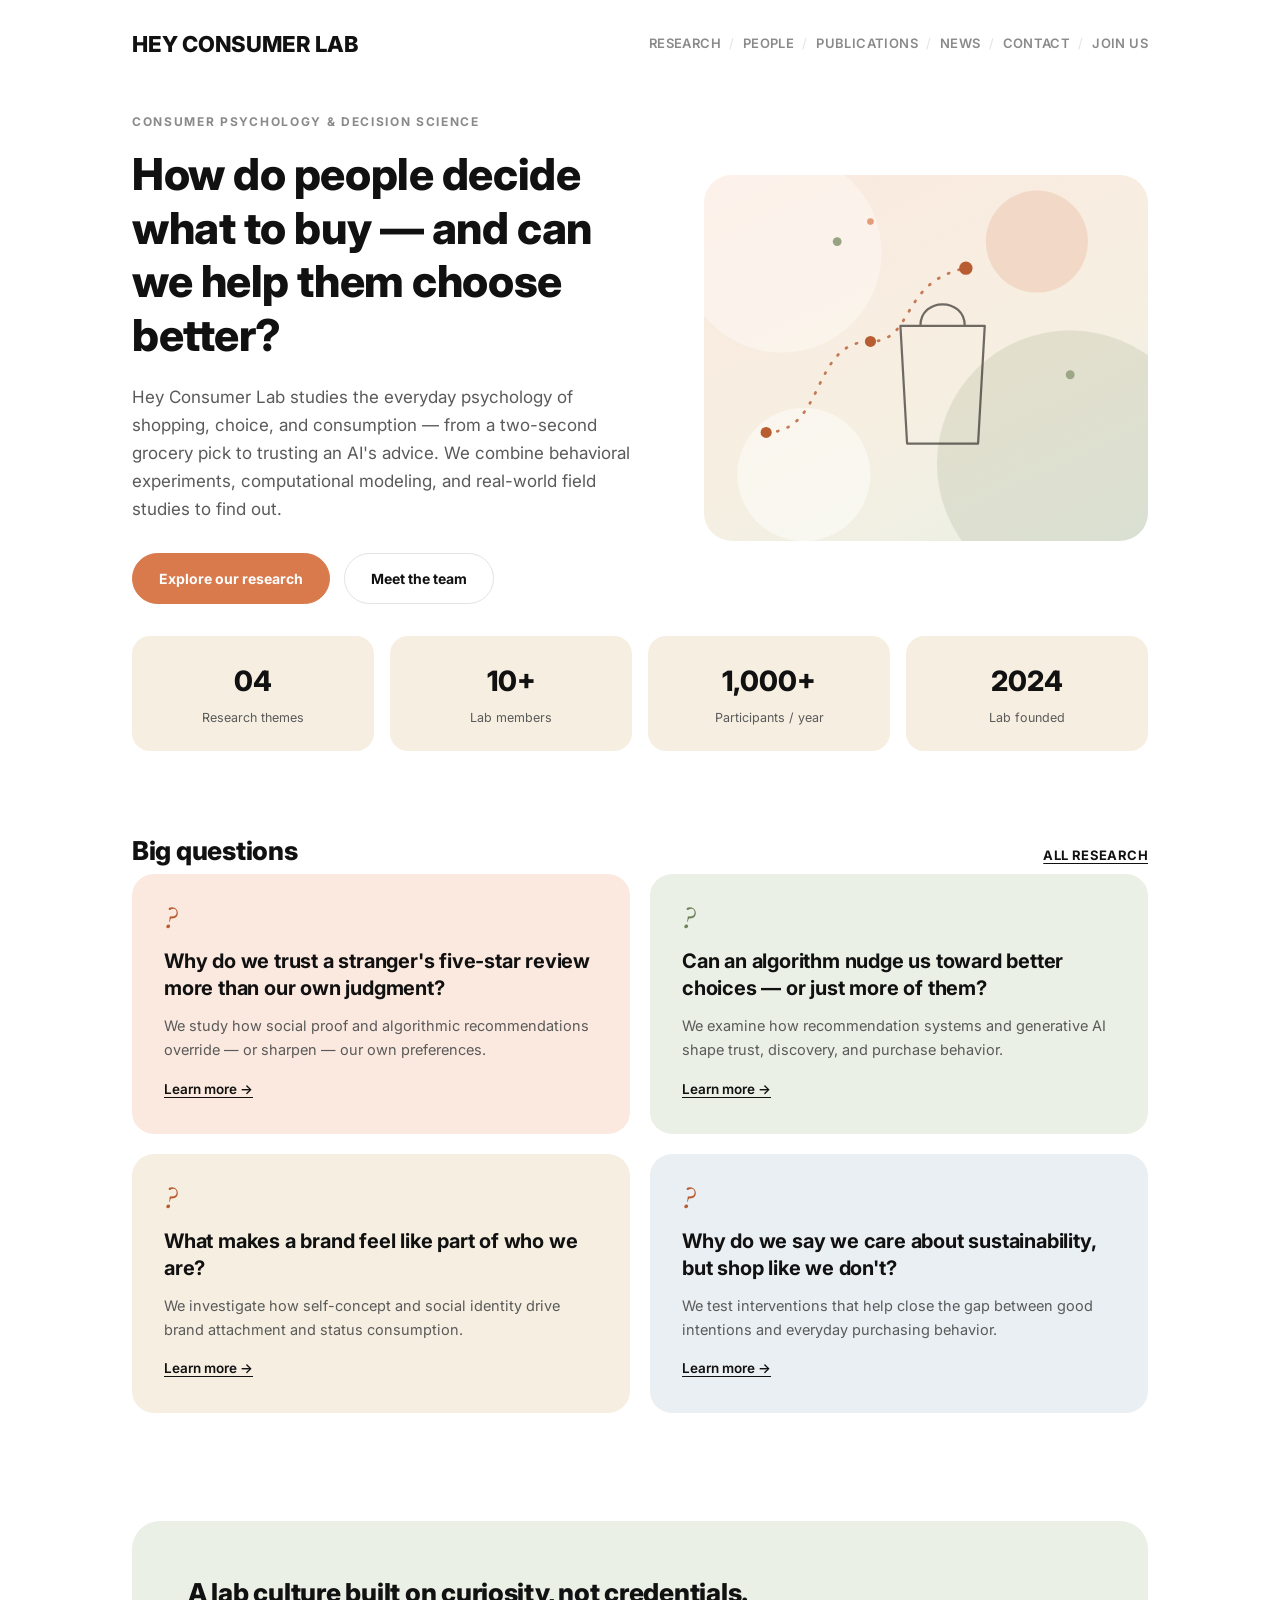
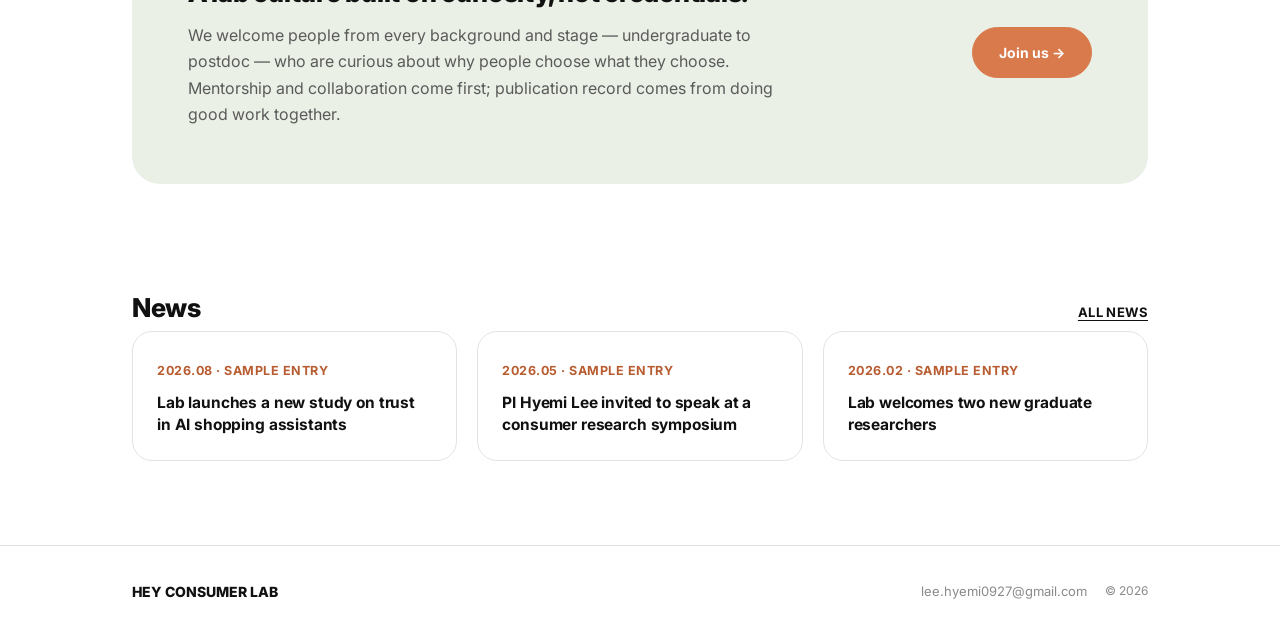
==== commit cf165817: "Redesign homepage with a bright Terrer Lab-inspired layout Replace the monochrome homepage hero with" ====
--- a/index.html
+++ b/index.html
@@ -31,124 +31,98 @@
 
 <main>
 
-  <section class="hero tight">
+  <section class="big-hero">
     <div class="wrap">
-      <div class="hero-art">
-        <svg viewBox="0 0 1000 400" role="img" aria-label="A shopping cart hesitates at a signpost, while a ladder leans against the Hey Consumer Lab wordmark and a pile of shopping bags waits nearby.">
-          <defs>
-            <marker id="arrow" viewBox="0 0 10 10" refX="8" refY="5" markerWidth="7" markerHeight="7" orient="auto-start-reverse">
-              <path d="M0,0 L10,5 L0,10 Z" fill="#111111"/>
-            </marker>
-          </defs>
+      <div class="big-hero-grid">
+        <div>
+          <span class="eyebrow">Consumer Psychology &amp; Decision Science</span>
+          <h1>How do people decide what to buy — and can we help them choose better?</h1>
+          <p class="lede">Hey Consumer Lab studies the everyday psychology of shopping, choice, and consumption — from a two-second grocery pick to trusting an AI's advice. We combine behavioral experiments, computational modeling, and real-world field studies to find out.</p>
+          <div class="pill-row">
+            <a href="research.html" class="btn-pill">Explore our research</a>
+            <a href="people.html" class="btn-pill outline">Meet the team</a>
+          </div>
+        </div>
 
-          <path d="M70,300 C30,320 10,300 20,275 C28,255 55,255 60,270" fill="none" stroke="#111111" stroke-width="3" stroke-dasharray="1 10" stroke-linecap="round" marker-end="url(#arrow)"/>
+        <div class="hero-visual">
+          <svg viewBox="0 0 400 330" role="img" aria-label="Abstract graphic of overlapping circles, a shopping bag outline, and an upward decision trend line">
+            <circle cx="70" cy="70" r="90" fill="#ffffff" opacity="0.35"/>
+            <circle cx="330" cy="260" r="120" fill="#6f8259" opacity="0.14"/>
+            <circle cx="300" cy="60" r="46" fill="#d97a4d" opacity="0.18"/>
+            <circle cx="90" cy="270" r="60" fill="#ffffff" opacity="0.45"/>
 
-          <g transform="translate(18,290) rotate(-18)">
-            <path d="M0,10 L18,-8 L34,-8 L34,8 L16,26 Z" fill="#ffffff" stroke="#111111" stroke-width="3" stroke-linejoin="round"/>
-            <circle cx="24" cy="-1" r="3" fill="#111111"/>
-          </g>
+            <g transform="translate(215,150)" stroke="#1c1a17" stroke-width="2" stroke-linecap="round" stroke-linejoin="round" fill="none" opacity="0.62">
+              <path d="M-38,-14 L38,-14 L32,92 L-32,92 Z"/>
+              <path d="M-20,-14 C-20,-40 20,-40 20,-14"/>
+            </g>
 
-          <text x="118" y="78" font-family="Inter, sans-serif" font-weight="800" font-size="34" fill="#111111" transform="rotate(-10 118 78)">?</text>
-          <text x="150" y="52" font-family="Inter, sans-serif" font-weight="800" font-size="20" fill="#111111" opacity="0.55" transform="rotate(12 150 52)">?</text>
+            <g stroke="#b85c31" stroke-width="2.5" stroke-linecap="round" fill="none" opacity="0.8">
+              <path d="M56,232 C110,232 96,150 150,150 C190,150 176,96 236,84" stroke-dasharray="1 9"/>
+            </g>
+            <circle cx="56" cy="232" r="5" fill="#b85c31"/>
+            <circle cx="150" cy="150" r="5" fill="#b85c31"/>
+            <circle cx="236" cy="84" r="6" fill="#b85c31"/>
 
-          <g stroke="#111111" stroke-width="5" stroke-linecap="round" stroke-linejoin="round" fill="none">
-            <path d="M58,182 C40,150 38,118 66,96" />
-            <path d="M58,182 L176,182 L158,266 L78,266 Z" fill="#c88a5f" />
-            <line x1="52" y1="176" x2="182" y2="176" />
-            <line x1="86" y1="266" x2="96" y2="292" />
-            <line x1="150" y1="266" x2="140" y2="292" />
-            <circle cx="96" cy="304" r="14" fill="#ffffff" />
-            <circle cx="140" cy="304" r="14" fill="#ffffff" />
-          </g>
+            <circle cx="120" cy="60" r="4" fill="#6f8259" opacity="0.7"/>
+            <circle cx="150" cy="42" r="3" fill="#d97a4d" opacity="0.7"/>
+            <circle cx="330" cy="180" r="4" fill="#6f8259" opacity="0.6"/>
+          </svg>
+        </div>
+      </div>
 
-          <line x1="300" y1="112" x2="300" y2="336" stroke="#111111" stroke-width="6" stroke-linecap="round"/>
-          <g stroke="#111111" stroke-width="3" stroke-linecap="round">
-            <line x1="286" y1="344" x2="272" y2="330" />
-            <line x1="300" y1="346" x2="300" y2="330" />
-            <line x1="314" y1="344" x2="328" y2="330" />
-          </g>
-
-          <g transform="translate(232,146) rotate(-14)">
-            <path d="M0,-15 L78,-15 L78,-27 L108,0 L78,27 L78,15 L0,15 Z" fill="#ffffff" stroke="#111111" stroke-width="4" stroke-linejoin="round"/>
-          </g>
-          <g transform="translate(280,122) rotate(16)">
-            <path d="M70,-15 L20,-15 L20,-27 L0,0 L20,27 L20,15 L70,15 Z" fill="#ffffff" stroke="#111111" stroke-width="4" stroke-linejoin="round"/>
-          </g>
-
-          <g stroke="#111111" stroke-width="5" stroke-linecap="round">
-            <line x1="368" y1="332" x2="418" y2="120" />
-            <line x1="398" y1="332" x2="448" y2="120" />
-            <line x1="376" y1="299" x2="406" y2="299" />
-            <line x1="386" y1="257" x2="416" y2="257" />
-            <line x1="396" y1="215" x2="426" y2="215" />
-            <line x1="406" y1="173" x2="436" y2="173" />
-            <line x1="413" y1="141" x2="443" y2="141" />
-          </g>
-
-          <path d="M312,120 C 520,20 760,20 840,150" fill="none" stroke="#111111" stroke-width="3" stroke-dasharray="1 12" stroke-linecap="round" marker-end="url(#arrow)"/>
-
-          <text x="430" y="215" font-family="'Archivo Black', Inter, sans-serif" font-size="52" fill="#111111">HEY CONSUMER</text>
-          <text x="430" y="298" font-family="'Archivo Black', Inter, sans-serif" font-size="78" fill="#111111">LAB</text>
-
-          <g stroke="#111111" stroke-width="3.5" stroke-linejoin="round" stroke-linecap="round">
-            <g transform="translate(700,220)">
-              <path d="M0,30 L70,30 L64,110 L6,110 Z" fill="#f1ded3"/>
-              <path d="M14,30 C14,8 56,8 56,30" fill="none"/>
-            </g>
-            <g transform="translate(760,250)">
-              <path d="M0,26 L60,26 L55,96 L5,96 Z" fill="#c88a5f"/>
-              <path d="M12,26 C12,6 48,6 48,26" fill="none"/>
-            </g>
-            <g transform="translate(650,258)">
-              <path d="M0,24 L56,24 L51,90 L5,90 Z" fill="#9c5a34"/>
-              <path d="M11,24 C11,6 45,6 45,24" fill="none"/>
-            </g>
-            <g transform="translate(818,236)">
-              <path d="M0,26 L54,26 L49,92 L5,92 Z" fill="#f1ded3"/>
-              <path d="M11,26 C11,7 43,7 43,26" fill="none"/>
-            </g>
-          </g>
-        </svg>
+      <div class="stat-row">
+        <div class="stat-chip"><b>04</b><span>Research themes</span></div>
+        <div class="stat-chip"><b>10+</b><span>Lab members</span></div>
+        <div class="stat-chip"><b>1,000+</b><span>Participants / year</span></div>
+        <div class="stat-chip"><b>2024</b><span>Lab founded</span></div>
       </div>
     </div>
   </section>
 
-  <hr class="divider">
+  <section>
+    <div class="wrap">
+      <div class="section-head">
+        <h2>Big questions</h2>
+        <a href="research.html" class="see-all">All research</a>
+      </div>
 
-  <section class="hero-tagline tight">
-    <div class="wrap">
-      <p class="tagline">Understanding how people think, choose, and consume.</p>
+      <div class="question-grid">
+        <div class="question-card">
+          <div class="q-mark">?</div>
+          <h3>Why do we trust a stranger's five-star review more than our own judgment?</h3>
+          <p>We study how social proof and algorithmic recommendations override — or sharpen — our own preferences.</p>
+          <a href="research.html" class="text-link">Learn more →</a>
+        </div>
+        <div class="question-card sage">
+          <div class="q-mark">?</div>
+          <h3>Can an algorithm nudge us toward better choices — or just more of them?</h3>
+          <p>We examine how recommendation systems and generative AI shape trust, discovery, and purchase behavior.</p>
+          <a href="research.html" class="text-link">Learn more →</a>
+        </div>
+        <div class="question-card sand">
+          <div class="q-mark">?</div>
+          <h3>What makes a brand feel like part of who we are?</h3>
+          <p>We investigate how self-concept and social identity drive brand attachment and status consumption.</p>
+          <a href="research.html" class="text-link">Learn more →</a>
+        </div>
+        <div class="question-card sky">
+          <div class="q-mark">?</div>
+          <h3>Why do we say we care about sustainability, but shop like we don't?</h3>
+          <p>We test interventions that help close the gap between good intentions and everyday purchasing behavior.</p>
+          <a href="research.html" class="text-link">Learn more →</a>
+        </div>
+      </div>
     </div>
   </section>
 
-  <hr class="divider">
-
-  <section>
+  <section class="tight">
     <div class="wrap">
-      <div class="section-head">
-        <h2>Research</h2>
-        <a href="research.html" class="see-all">All research</a>
-      </div>
-
-      <div class="entry-list">
-        <div class="entry">
-          <h3>Consumer Decision-Making</h3>
-          <div class="entry-body">
-            <p>How people evaluate products, prices, and trade-offs under time pressure, uncertainty, and information overload.</p>
-          </div>
+      <div class="culture-band">
+        <div>
+          <h2>A lab culture built on curiosity, not credentials.</h2>
+          <p>We welcome people from every background and stage — undergraduate to postdoc — who are curious about why people choose what they choose. Mentorship and collaboration come first; publication record comes from doing good work together.</p>
         </div>
-        <div class="entry">
-          <h3>Digital &amp; AI-Mediated Consumption</h3>
-          <div class="entry-body">
-            <p>How recommendation algorithms, chatbots, and generative AI tools shape trust, discovery, and purchase behavior.</p>
-          </div>
-        </div>
-        <div class="entry">
-          <h3>Emotion, Identity &amp; Brand</h3>
-          <div class="entry-body">
-            <p>How self-concept, emotion regulation, and social identity shape brand attachment and consumption choices.</p>
-          </div>
-        </div>
+        <a href="join.html" class="btn-pill">Join us →</a>
       </div>
     </div>
   </section>
@@ -160,35 +134,20 @@
         <a href="news.html" class="see-all">All news</a>
       </div>
 
-      <div class="news-list">
-        <a href="news.html" class="news-row">
-          <span class="date">2026.08</span>
-          <span>
-            <h4>Lab launches a new study on trust in AI shopping assistants<span class="badge">Sample entry</span></h4>
-          </span>
+      <div class="news-cards">
+        <a href="news.html" class="news-card">
+          <span class="date">2026.08 · Sample entry</span>
+          <h4>Lab launches a new study on trust in AI shopping assistants</h4>
         </a>
-        <a href="news.html" class="news-row">
-          <span class="date">2026.05</span>
-          <span>
-            <h4>PI Hyemi Lee invited to speak at a consumer research symposium<span class="badge">Sample entry</span></h4>
-          </span>
+        <a href="news.html" class="news-card">
+          <span class="date">2026.05 · Sample entry</span>
+          <h4>PI Hyemi Lee invited to speak at a consumer research symposium</h4>
         </a>
-        <a href="news.html" class="news-row">
-          <span class="date">2026.02</span>
-          <span>
-            <h4>Lab welcomes two new graduate researchers<span class="badge">Sample entry</span></h4>
-          </span>
+        <a href="news.html" class="news-card">
+          <span class="date">2026.02 · Sample entry</span>
+          <h4>Lab welcomes two new graduate researchers</h4>
         </a>
       </div>
-    </div>
-  </section>
-
-  <section class="tight">
-    <div class="wrap">
-      <div class="section-head">
-        <h2>Join us</h2>
-      </div>
-      <p class="lede">We're always looking for motivated undergraduate RAs, and welcome inquiries from prospective graduate students and collaborators. <a href="join.html" class="text-link">See open positions →</a></p>
     </div>
   </section>
 
--- a/assets/css/style.css
+++ b/assets/css/style.css
@@ -14,6 +14,14 @@
   --link-blue: #1d5c86;
   --link-blue-dark: #133f5c;
 
+  --warm: #d97a4d;
+  --warm-dark: #b85c31;
+  --tint-peach: #fbe9df;
+  --tint-sage: #eaf0e6;
+  --tint-sand: #f6efe1;
+  --tint-sky: #e9eff2;
+  --sage: #6f8259;
+
   --display: "Archivo Black", "Inter", sans-serif;
   --sans: "Inter", -apple-system, BlinkMacSystemFont, "Apple SD Gothic Neo", sans-serif;
   --serif-italic: "Newsreader", "Noto Serif KR", serif;
@@ -660,6 +668,221 @@
   margin-top: 14px;
 }
 
+/* ---------- homepage: big hero panel (Terrer Lab-inspired) ---------- */
+
+.big-hero {
+  padding: 28px 0 20px;
+}
+
+.big-hero-grid {
+  display: grid;
+  grid-template-columns: 1fr 0.86fr;
+  gap: 56px;
+  align-items: center;
+}
+
+.big-hero h1 {
+  font-size: clamp(30px, 3.6vw, 44px);
+  font-weight: 800;
+  line-height: 1.22;
+  margin-top: 16px;
+}
+
+.big-hero .lede {
+  margin-top: 20px;
+  font-size: 17px;
+}
+
+.pill-row {
+  display: flex;
+  gap: 14px;
+  flex-wrap: wrap;
+  margin-top: 30px;
+}
+
+.btn-pill {
+  display: inline-flex;
+  align-items: center;
+  gap: 8px;
+  padding: 13px 26px;
+  border-radius: 999px;
+  font-size: 14px;
+  font-weight: 700;
+  border: 1.5px solid var(--warm);
+  background: var(--warm);
+  color: #ffffff;
+  transition: background 0.2s ease, color 0.2s ease, transform 0.2s ease;
+}
+
+.btn-pill:hover {
+  background: var(--warm-dark);
+  border-color: var(--warm-dark);
+  transform: translateY(-1px);
+}
+
+.btn-pill.outline {
+  background: transparent;
+  color: var(--ink);
+  border-color: var(--line);
+}
+
+.btn-pill.outline:hover {
+  border-color: var(--ink);
+  background: transparent;
+}
+
+.hero-visual {
+  position: relative;
+  aspect-ratio: 4 / 3.3;
+  border-radius: 28px;
+  overflow: hidden;
+  background: linear-gradient(155deg, var(--tint-peach) 0%, var(--tint-sand) 55%, var(--tint-sage) 100%);
+}
+
+.hero-visual svg {
+  width: 100%;
+  height: 100%;
+  display: block;
+}
+
+/* ---------- big questions ---------- */
+
+.question-grid {
+  display: grid;
+  grid-template-columns: repeat(2, 1fr);
+  gap: 20px;
+}
+
+.question-card {
+  border-radius: 22px;
+  padding: 32px;
+  background: var(--tint-peach);
+}
+
+.question-card.sage {
+  background: var(--tint-sage);
+}
+
+.question-card.sand {
+  background: var(--tint-sand);
+}
+
+.question-card.sky {
+  background: var(--tint-sky);
+}
+
+.question-card .q-mark {
+  font-family: var(--serif-italic);
+  font-style: italic;
+  font-size: 30px;
+  color: var(--warm-dark);
+  line-height: 1;
+}
+
+.question-card.sage .q-mark {
+  color: var(--sage);
+}
+
+.question-card h3 {
+  font-size: 20px;
+  font-weight: 700;
+  line-height: 1.35;
+  margin-top: 12px;
+}
+
+.question-card p {
+  color: var(--ink-soft);
+  font-size: 14.5px;
+  margin-top: 12px;
+}
+
+.question-card .text-link {
+  display: inline-block;
+  margin-top: 16px;
+  font-size: 13.5px;
+}
+
+/* ---------- stat chips ---------- */
+
+.stat-row {
+  display: grid;
+  grid-template-columns: repeat(4, 1fr);
+  gap: 16px;
+  margin-top: 32px;
+}
+
+.stat-chip {
+  border-radius: 18px;
+  background: var(--tint-sand);
+  padding: 22px 20px;
+  text-align: center;
+}
+
+.stat-chip b {
+  display: block;
+  font-size: 28px;
+  font-weight: 800;
+}
+
+.stat-chip span {
+  display: block;
+  font-size: 12.5px;
+  color: var(--ink-soft);
+  margin-top: 4px;
+}
+
+/* ---------- culture band ---------- */
+
+.culture-band {
+  border-radius: 28px;
+  background: var(--tint-sage);
+  padding: 56px;
+  display: grid;
+  grid-template-columns: 1fr auto;
+  align-items: center;
+  gap: 32px;
+}
+
+.culture-band h2 {
+  font-size: 26px;
+}
+
+.culture-band p {
+  color: var(--ink-soft);
+  margin-top: 14px;
+  max-width: 60ch;
+}
+
+/* ---------- news teaser cards ---------- */
+
+.news-cards {
+  display: grid;
+  grid-template-columns: repeat(3, 1fr);
+  gap: 20px;
+}
+
+.news-card {
+  border-radius: 20px;
+  border: 1px solid var(--line);
+  padding: 24px;
+}
+
+.news-card .date {
+  font-size: 12.5px;
+  color: var(--warm-dark);
+  font-weight: 700;
+  letter-spacing: 0.04em;
+  text-transform: uppercase;
+}
+
+.news-card h4 {
+  font-family: var(--sans);
+  font-size: 15.5px;
+  font-weight: 700;
+  margin-top: 10px;
+  line-height: 1.4;
+}
+
 /* ---------- responsive ---------- */
 
 @media (max-width: 760px) {
@@ -726,4 +949,31 @@
   section {
     padding: 44px 0;
   }
-}
+
+  .big-hero-grid {
+    grid-template-columns: 1fr;
+  }
+
+  .hero-visual {
+    aspect-ratio: 16 / 10;
+    order: -1;
+  }
+
+  .question-grid {
+    grid-template-columns: 1fr;
+  }
+
+  .stat-row {
+    grid-template-columns: repeat(2, 1fr);
+  }
+
+  .culture-band {
+    grid-template-columns: 1fr;
+    padding: 32px;
+    text-align: left;
+  }
+
+  .news-cards {
+    grid-template-columns: 1fr;
+  }
+}
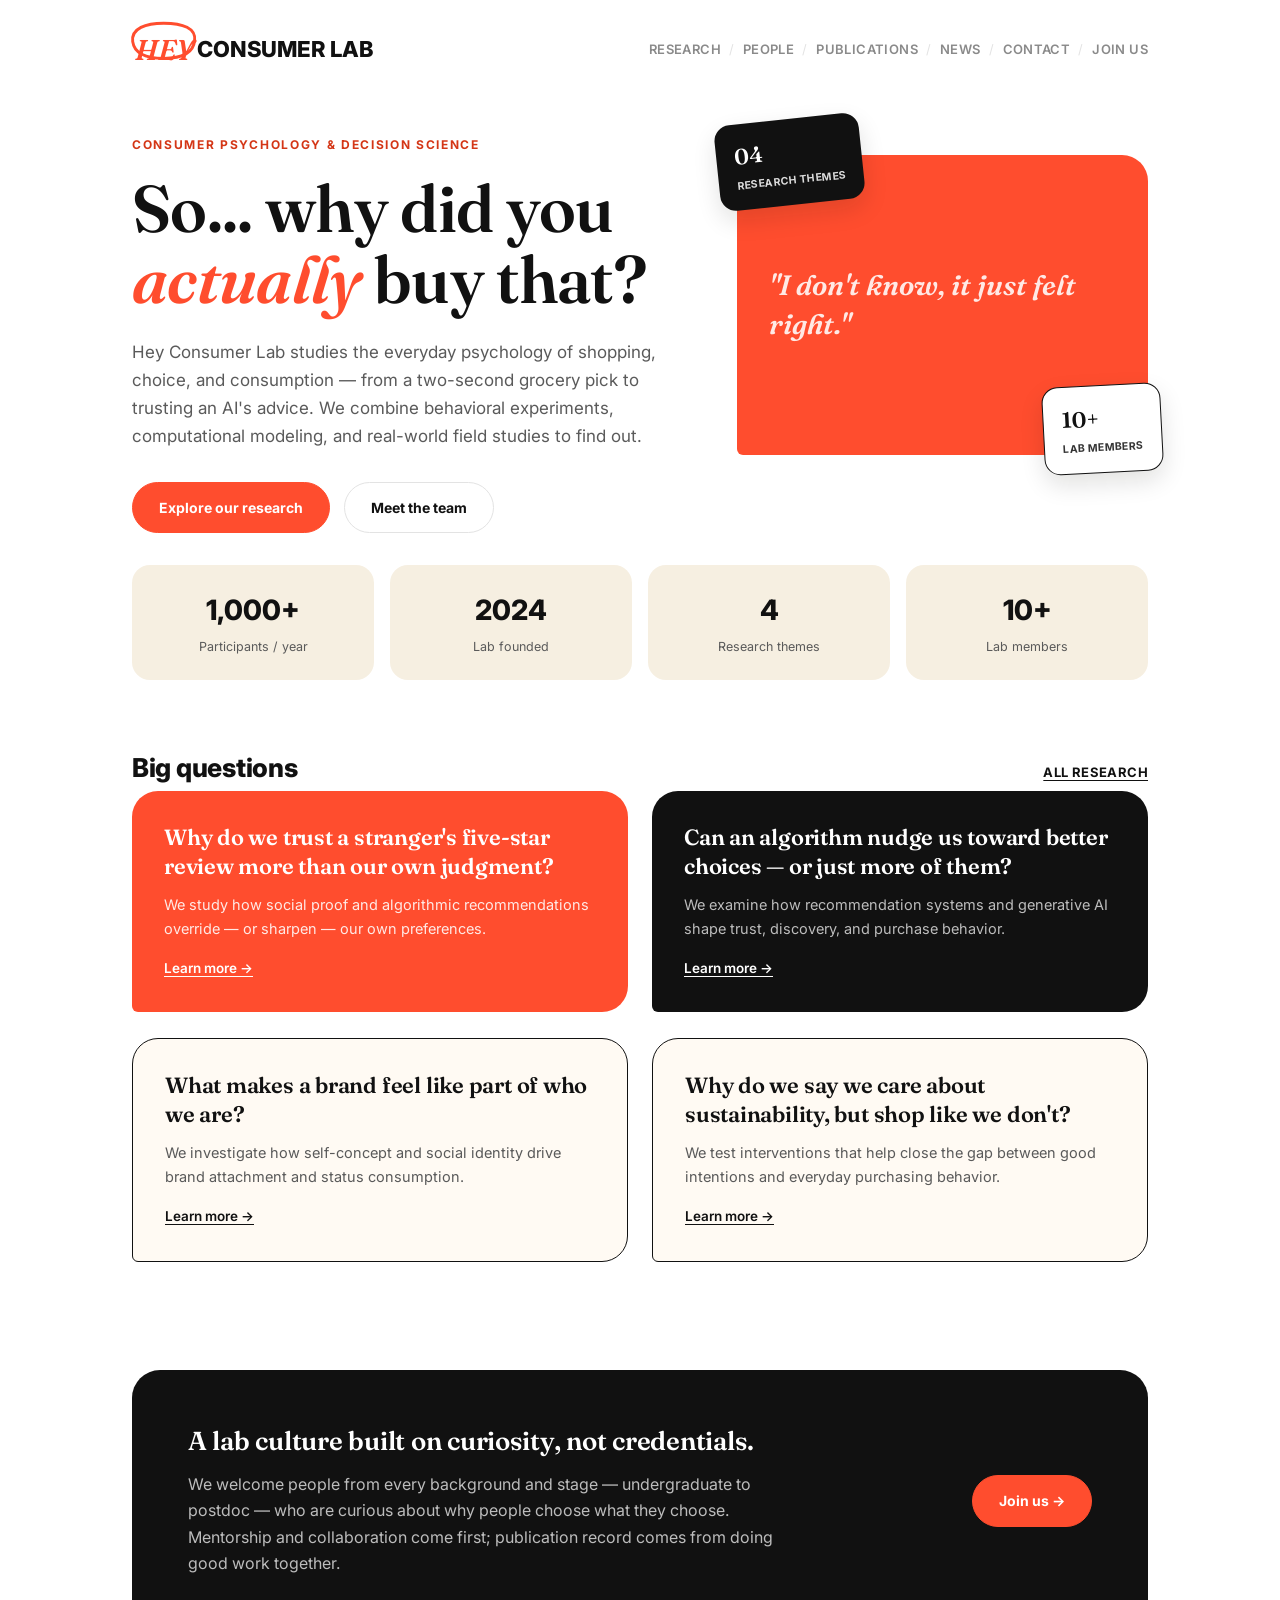
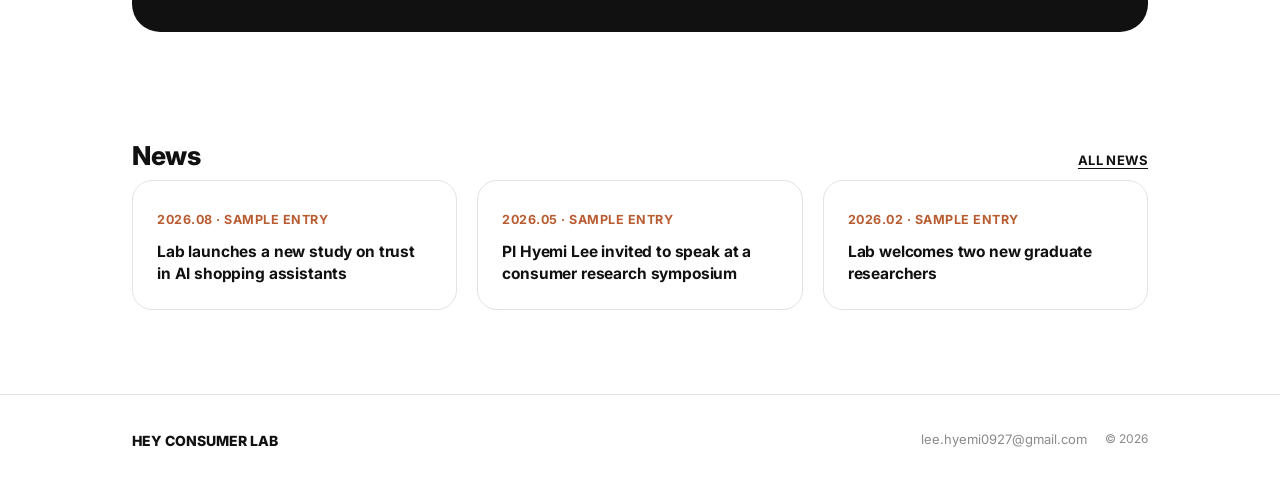
==== commit e7de1b34: "Give the homepage a distinctive signature identity Replace the generic soft-pastel hero with a bolde" ====
--- a/index.html
+++ b/index.html
@@ -9,14 +9,14 @@
 <link rel="icon" type="image/svg+xml" href="assets/img/favicon.svg">
 <link rel="preconnect" href="https://fonts.googleapis.com">
 <link rel="preconnect" href="https://fonts.gstatic.com" crossorigin>
-<link href="https://fonts.googleapis.com/css2?family=Archivo+Black&family=Inter:wght@400;500;600;700;800&family=Newsreader:ital@1&display=swap" rel="stylesheet">
+<link href="https://fonts.googleapis.com/css2?family=Archivo+Black&family=Inter:wght@400;500;600;700;800&family=Newsreader:ital@1&family=Fraunces:ital,wght@0,600;1,500;1,600&display=swap" rel="stylesheet">
 <link rel="stylesheet" href="assets/css/style.css">
 </head>
 <body>
 
 <header class="site-header">
   <div class="wrap">
-    <a href="index.html" class="brand">Hey Consumer Lab</a>
+    <a href="index.html" class="brand"><span class="brand-hey">Hey<svg viewBox="0 0 90 50" aria-hidden="true"><path d="M8,26 C6,10 24,4 45,4 C68,4 84,10 82,25 C80,42 62,46 45,46 C22,46 10,40 8,26 Z" fill="none" stroke="currentColor" stroke-width="3.5" stroke-linecap="round"/></svg></span> Consumer Lab</a>
     <nav class="nav-links">
       <a href="research.html">Research</a>
       <a href="people.html">People</a>
@@ -31,50 +31,33 @@
 
 <main>
 
-  <section class="big-hero">
+  <section class="bold-hero">
     <div class="wrap">
-      <div class="big-hero-grid">
+      <div class="hero-row">
         <div>
           <span class="eyebrow">Consumer Psychology &amp; Decision Science</span>
-          <h1>How do people decide what to buy — and can we help them choose better?</h1>
+          <h1>So... why did you <em>actually</em> buy that?</h1>
           <p class="lede">Hey Consumer Lab studies the everyday psychology of shopping, choice, and consumption — from a two-second grocery pick to trusting an AI's advice. We combine behavioral experiments, computational modeling, and real-world field studies to find out.</p>
           <div class="pill-row">
-            <a href="research.html" class="btn-pill">Explore our research</a>
+            <a href="research.html" class="btn-pill coral">Explore our research</a>
             <a href="people.html" class="btn-pill outline">Meet the team</a>
           </div>
         </div>
 
-        <div class="hero-visual">
-          <svg viewBox="0 0 400 330" role="img" aria-label="Abstract graphic of overlapping circles, a shopping bag outline, and an upward decision trend line">
-            <circle cx="70" cy="70" r="90" fill="#ffffff" opacity="0.35"/>
-            <circle cx="330" cy="260" r="120" fill="#6f8259" opacity="0.14"/>
-            <circle cx="300" cy="60" r="46" fill="#d97a4d" opacity="0.18"/>
-            <circle cx="90" cy="270" r="60" fill="#ffffff" opacity="0.45"/>
-
-            <g transform="translate(215,150)" stroke="#1c1a17" stroke-width="2" stroke-linecap="round" stroke-linejoin="round" fill="none" opacity="0.62">
-              <path d="M-38,-14 L38,-14 L32,92 L-32,92 Z"/>
-              <path d="M-20,-14 C-20,-40 20,-40 20,-14"/>
-            </g>
-
-            <g stroke="#b85c31" stroke-width="2.5" stroke-linecap="round" fill="none" opacity="0.8">
-              <path d="M56,232 C110,232 96,150 150,150 C190,150 176,96 236,84" stroke-dasharray="1 9"/>
-            </g>
-            <circle cx="56" cy="232" r="5" fill="#b85c31"/>
-            <circle cx="150" cy="150" r="5" fill="#b85c31"/>
-            <circle cx="236" cy="84" r="6" fill="#b85c31"/>
-
-            <circle cx="120" cy="60" r="4" fill="#6f8259" opacity="0.7"/>
-            <circle cx="150" cy="42" r="3" fill="#d97a4d" opacity="0.7"/>
-            <circle cx="330" cy="180" r="4" fill="#6f8259" opacity="0.6"/>
-          </svg>
+        <div class="hero-scene">
+          <div class="bubble-card coral" style="min-height:300px; display:flex; align-items:center;">
+            <p style="font-family:var(--serif-display); font-style:italic; font-weight:600; font-size:clamp(22px,2.6vw,28px); line-height:1.4; margin:0;">"I don't know, it just felt right."</p>
+          </div>
+          <div class="sticker dark" style="position:absolute; top:-16px; left:-20px;"><b>04</b><span>Research themes</span></div>
+          <div class="sticker paper" style="position:absolute; bottom:-18px; right:-14px;"><b>10+</b><span>Lab members</span></div>
         </div>
       </div>
 
       <div class="stat-row">
-        <div class="stat-chip"><b>04</b><span>Research themes</span></div>
-        <div class="stat-chip"><b>10+</b><span>Lab members</span></div>
         <div class="stat-chip"><b>1,000+</b><span>Participants / year</span></div>
         <div class="stat-chip"><b>2024</b><span>Lab founded</span></div>
+        <div class="stat-chip"><b>4</b><span>Research themes</span></div>
+        <div class="stat-chip"><b>10+</b><span>Lab members</span></div>
       </div>
     </div>
   </section>
@@ -86,27 +69,23 @@
         <a href="research.html" class="see-all">All research</a>
       </div>
 
-      <div class="question-grid">
-        <div class="question-card">
-          <div class="q-mark">?</div>
+      <div class="bubble-grid">
+        <div class="bubble-card coral">
           <h3>Why do we trust a stranger's five-star review more than our own judgment?</h3>
           <p>We study how social proof and algorithmic recommendations override — or sharpen — our own preferences.</p>
           <a href="research.html" class="text-link">Learn more →</a>
         </div>
-        <div class="question-card sage">
-          <div class="q-mark">?</div>
+        <div class="bubble-card dark">
           <h3>Can an algorithm nudge us toward better choices — or just more of them?</h3>
           <p>We examine how recommendation systems and generative AI shape trust, discovery, and purchase behavior.</p>
           <a href="research.html" class="text-link">Learn more →</a>
         </div>
-        <div class="question-card sand">
-          <div class="q-mark">?</div>
+        <div class="bubble-card paper">
           <h3>What makes a brand feel like part of who we are?</h3>
           <p>We investigate how self-concept and social identity drive brand attachment and status consumption.</p>
           <a href="research.html" class="text-link">Learn more →</a>
         </div>
-        <div class="question-card sky">
-          <div class="q-mark">?</div>
+        <div class="bubble-card paper">
           <h3>Why do we say we care about sustainability, but shop like we don't?</h3>
           <p>We test interventions that help close the gap between good intentions and everyday purchasing behavior.</p>
           <a href="research.html" class="text-link">Learn more →</a>
@@ -117,12 +96,12 @@
 
   <section class="tight">
     <div class="wrap">
-      <div class="culture-band">
+      <div class="culture-band bold">
         <div>
           <h2>A lab culture built on curiosity, not credentials.</h2>
           <p>We welcome people from every background and stage — undergraduate to postdoc — who are curious about why people choose what they choose. Mentorship and collaboration come first; publication record comes from doing good work together.</p>
         </div>
-        <a href="join.html" class="btn-pill">Join us →</a>
+        <a href="join.html" class="btn-pill coral">Join us →</a>
       </div>
     </div>
   </section>
--- a/assets/css/style.css
+++ b/assets/css/style.css
@@ -22,7 +22,13 @@
   --tint-sky: #e9eff2;
   --sage: #6f8259;
 
+  --brand: #ff4d2e;
+  --brand-dark: #d43616;
+  --brand-tint: #fff0ea;
+  --paper-cream: #fffaf3;
+
   --display: "Archivo Black", "Inter", sans-serif;
+  --serif-display: "Fraunces", "Newsreader", serif;
   --sans: "Inter", -apple-system, BlinkMacSystemFont, "Apple SD Gothic Neo", sans-serif;
   --serif-italic: "Newsreader", "Noto Serif KR", serif;
 
@@ -883,6 +889,227 @@
   line-height: 1.4;
 }
 
+/* ---------- signature "Hey" wordmark ---------- */
+
+.brand {
+  display: inline-flex;
+  align-items: center;
+  gap: 2px;
+}
+
+.brand-hey {
+  position: relative;
+  color: var(--brand);
+  font-family: var(--serif-display);
+  font-style: italic;
+  font-weight: 600;
+  font-size: 1.3em;
+  padding: 0 3px;
+}
+
+.brand-hey svg {
+  position: absolute;
+  left: -6px;
+  right: -6px;
+  top: -30%;
+  bottom: -35%;
+  width: calc(100% + 12px);
+  height: calc(100% + 22%);
+  z-index: -1;
+}
+
+/* ---------- bold hero (signature identity) ---------- */
+
+.bold-hero {
+  padding: 40px 0 8px;
+}
+
+.bold-hero .eyebrow {
+  color: var(--brand-dark);
+}
+
+.bold-hero h1 {
+  font-family: var(--serif-display);
+  font-weight: 600;
+  font-size: clamp(38px, 5.4vw, 66px);
+  line-height: 1.08;
+  margin-top: 18px;
+  max-width: 15ch;
+}
+
+.bold-hero h1 em {
+  font-style: italic;
+  color: var(--brand);
+}
+
+.bold-hero .lede {
+  margin-top: 22px;
+  font-size: 17px;
+  max-width: 56ch;
+}
+
+.hero-row {
+  display: grid;
+  grid-template-columns: 1.15fr 0.85fr;
+  gap: 48px;
+  align-items: start;
+}
+
+.hero-scene {
+  position: relative;
+  padding-top: 20px;
+}
+
+.hero-blob-shape {
+  position: relative;
+}
+
+.hero-blob-shape svg {
+  width: 100%;
+  height: auto;
+  display: block;
+}
+
+.sticker {
+  position: absolute;
+  border-radius: 16px;
+  padding: 14px 18px;
+  font-weight: 800;
+  font-size: 13px;
+  box-shadow: 0 10px 24px rgba(20, 15, 10, 0.12);
+}
+
+.sticker.dark {
+  background: var(--ink);
+  color: #fff;
+  transform: rotate(-6deg);
+}
+
+.sticker.coral {
+  background: var(--brand);
+  color: #fff;
+  transform: rotate(5deg);
+}
+
+.sticker.paper {
+  background: #ffffff;
+  border: 1.5px solid var(--ink);
+  color: var(--ink);
+  transform: rotate(-3deg);
+}
+
+.sticker b {
+  display: block;
+  font-family: var(--serif-display);
+  font-size: 22px;
+  font-weight: 600;
+}
+
+.sticker span {
+  font-size: 10.5px;
+  font-weight: 700;
+  opacity: 0.85;
+  text-transform: uppercase;
+  letter-spacing: 0.04em;
+}
+
+.pill-row {
+  margin-top: 32px;
+}
+
+.btn-pill.coral {
+  background: var(--brand);
+  border-color: var(--brand);
+}
+
+.btn-pill.coral:hover {
+  background: var(--brand-dark);
+  border-color: var(--brand-dark);
+}
+
+/* ---------- speech-bubble question cards ---------- */
+
+.bubble-grid {
+  display: grid;
+  grid-template-columns: repeat(2, 1fr);
+  gap: 26px 24px;
+}
+
+.bubble-card {
+  position: relative;
+  border-radius: 26px 26px 26px 6px;
+  padding: 32px;
+}
+
+.bubble-card.paper {
+  background: var(--paper-cream);
+  border: 1.5px solid var(--ink);
+}
+
+.bubble-card.dark {
+  background: var(--ink);
+  color: #fff;
+}
+
+.bubble-card.coral {
+  background: var(--brand);
+  color: #fff;
+}
+
+.bubble-card h3 {
+  font-family: var(--serif-display);
+  font-weight: 600;
+  font-size: 22px;
+  line-height: 1.32;
+}
+
+.bubble-card.dark h3,
+.bubble-card.coral h3 {
+  color: #fff;
+}
+
+.bubble-card p {
+  font-size: 14.5px;
+  margin-top: 12px;
+  color: var(--ink-soft);
+}
+
+.bubble-card.dark p {
+  color: rgba(255, 255, 255, 0.72);
+}
+
+.bubble-card.coral p {
+  color: rgba(255, 255, 255, 0.88);
+}
+
+.bubble-card .text-link {
+  display: inline-block;
+  margin-top: 16px;
+  font-size: 13.5px;
+}
+
+.bubble-card.dark .text-link,
+.bubble-card.coral .text-link {
+  color: #fff;
+}
+
+/* ---------- culture band (bold) ---------- */
+
+.culture-band.bold {
+  background: var(--ink);
+  color: #fff;
+}
+
+.culture-band.bold h2 {
+  color: #fff;
+  font-family: var(--serif-display);
+  font-weight: 600;
+}
+
+.culture-band.bold p {
+  color: rgba(255, 255, 255, 0.72);
+}
+
 /* ---------- responsive ---------- */
 
 @media (max-width: 760px) {
@@ -976,4 +1203,29 @@
   .news-cards {
     grid-template-columns: 1fr;
   }
-}
+
+  .hero-row {
+    grid-template-columns: 1fr;
+  }
+
+  .hero-scene {
+    order: -1;
+    display: flex;
+    flex-wrap: wrap;
+    gap: 12px;
+    padding-top: 4px;
+  }
+
+  .hero-blob-shape {
+    display: none;
+  }
+
+  .sticker {
+    position: static !important;
+    transform: none !important;
+  }
+
+  .bubble-grid {
+    grid-template-columns: 1fr;
+  }
+}
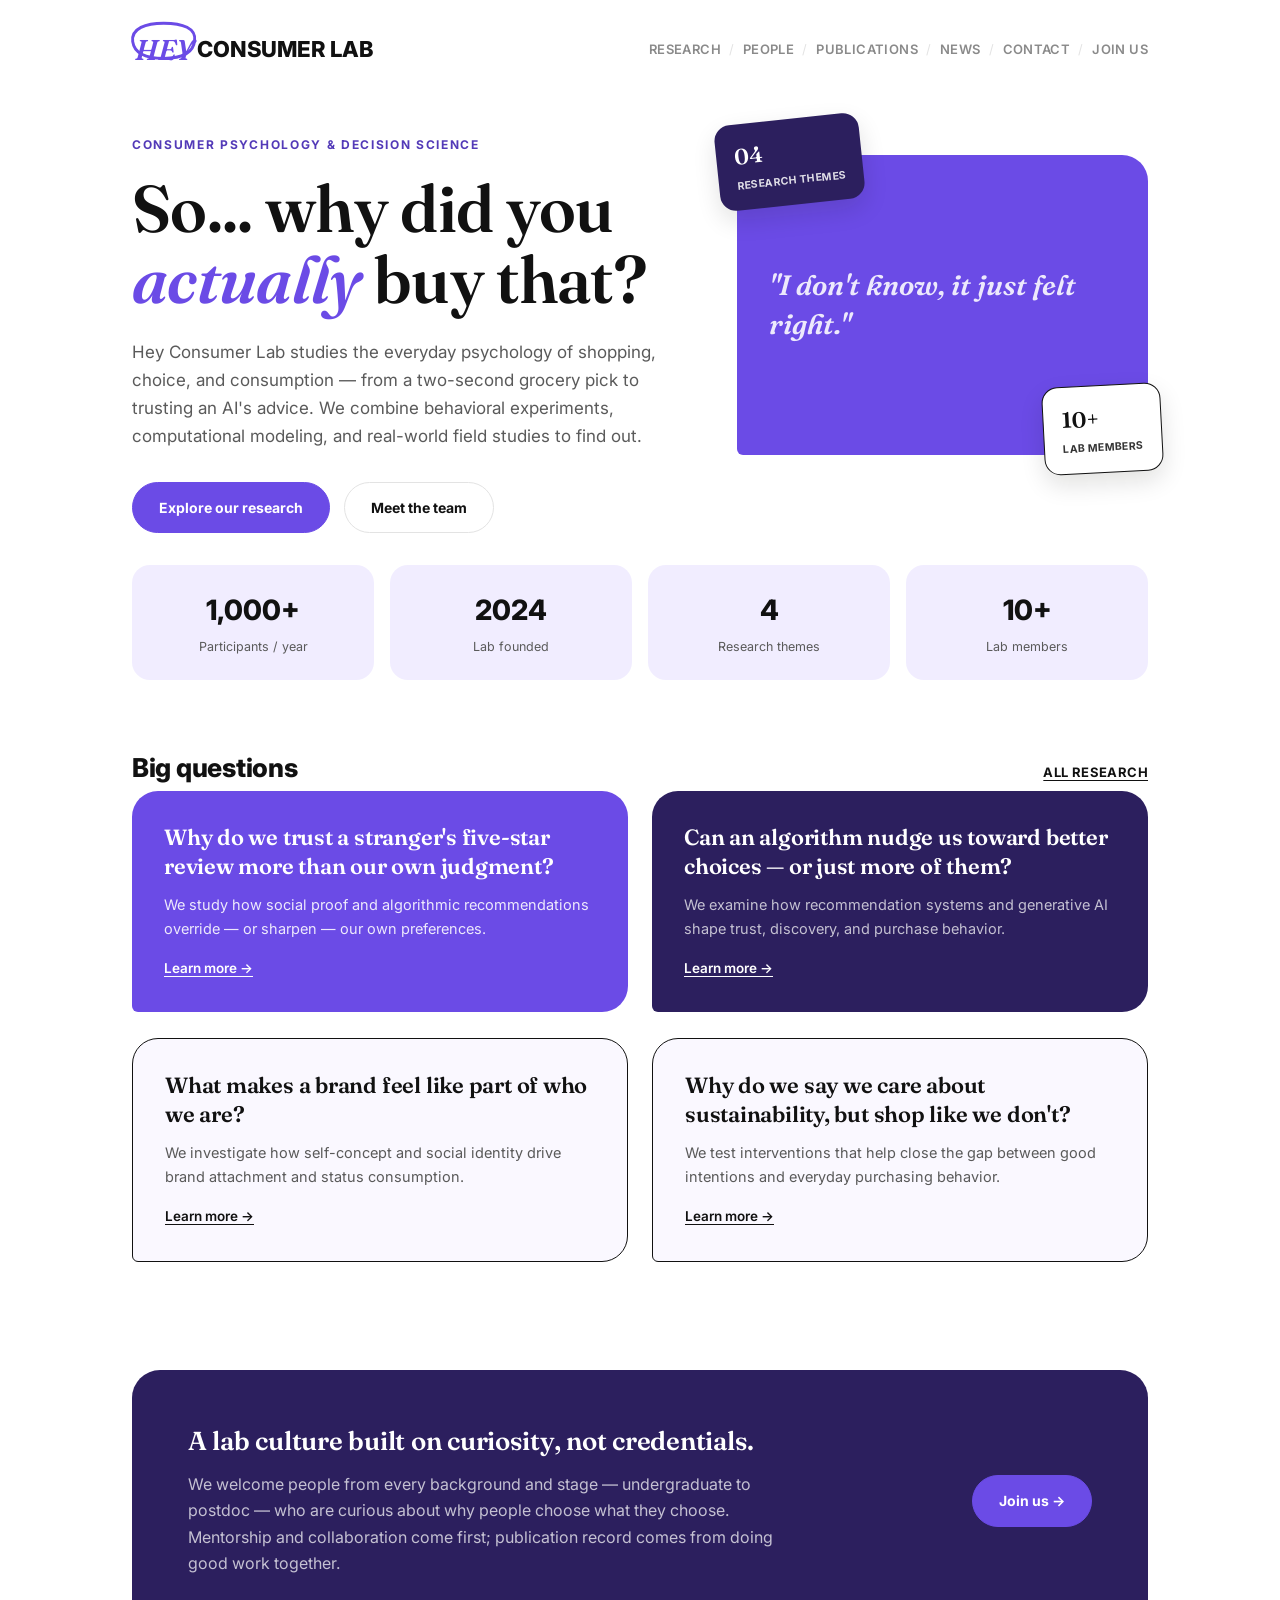
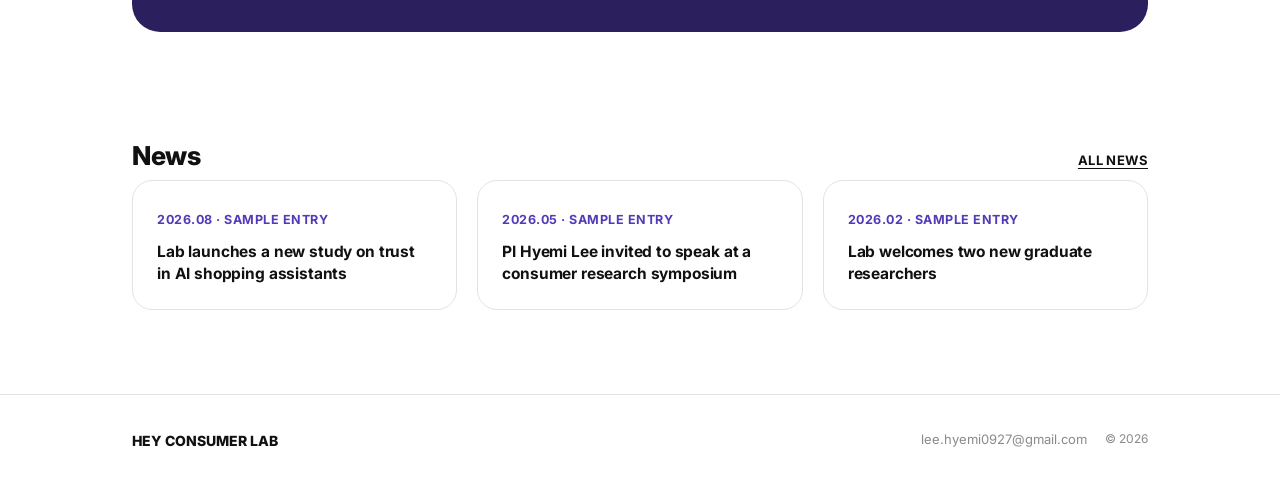
==== commit 77879e58: "Swap the coral/black palette for violet and deep plum The coral-on-black scheme was too harsh, so th" ====
--- a/index.html
+++ b/index.html
@@ -39,13 +39,13 @@
           <h1>So... why did you <em>actually</em> buy that?</h1>
           <p class="lede">Hey Consumer Lab studies the everyday psychology of shopping, choice, and consumption — from a two-second grocery pick to trusting an AI's advice. We combine behavioral experiments, computational modeling, and real-world field studies to find out.</p>
           <div class="pill-row">
-            <a href="research.html" class="btn-pill coral">Explore our research</a>
+            <a href="research.html" class="btn-pill accent">Explore our research</a>
             <a href="people.html" class="btn-pill outline">Meet the team</a>
           </div>
         </div>
 
         <div class="hero-scene">
-          <div class="bubble-card coral" style="min-height:300px; display:flex; align-items:center;">
+          <div class="bubble-card accent" style="min-height:300px; display:flex; align-items:center;">
             <p style="font-family:var(--serif-display); font-style:italic; font-weight:600; font-size:clamp(22px,2.6vw,28px); line-height:1.4; margin:0;">"I don't know, it just felt right."</p>
           </div>
           <div class="sticker dark" style="position:absolute; top:-16px; left:-20px;"><b>04</b><span>Research themes</span></div>
@@ -70,7 +70,7 @@
       </div>
 
       <div class="bubble-grid">
-        <div class="bubble-card coral">
+        <div class="bubble-card accent">
           <h3>Why do we trust a stranger's five-star review more than our own judgment?</h3>
           <p>We study how social proof and algorithmic recommendations override — or sharpen — our own preferences.</p>
           <a href="research.html" class="text-link">Learn more →</a>
@@ -101,7 +101,7 @@
           <h2>A lab culture built on curiosity, not credentials.</h2>
           <p>We welcome people from every background and stage — undergraduate to postdoc — who are curious about why people choose what they choose. Mentorship and collaboration come first; publication record comes from doing good work together.</p>
         </div>
-        <a href="join.html" class="btn-pill coral">Join us →</a>
+        <a href="join.html" class="btn-pill accent">Join us →</a>
       </div>
     </div>
   </section>
--- a/assets/css/style.css
+++ b/assets/css/style.css
@@ -22,10 +22,11 @@
   --tint-sky: #e9eff2;
   --sage: #6f8259;
 
-  --brand: #ff4d2e;
-  --brand-dark: #d43616;
-  --brand-tint: #fff0ea;
-  --paper-cream: #fffaf3;
+  --deep: #2c1f5e;
+  --brand: #6b4be6;
+  --brand-dark: #533ab8;
+  --brand-tint: #f1edff;
+  --paper-cream: #faf8ff;
 
   --display: "Archivo Black", "Inter", sans-serif;
   --serif-display: "Fraunces", "Newsreader", serif;
@@ -819,7 +820,7 @@
 
 .stat-chip {
   border-radius: 18px;
-  background: var(--tint-sand);
+  background: var(--brand-tint);
   padding: 22px 20px;
   text-align: center;
 }
@@ -875,7 +876,7 @@
 
 .news-card .date {
   font-size: 12.5px;
-  color: var(--warm-dark);
+  color: var(--brand-dark);
   font-weight: 700;
   letter-spacing: 0.04em;
   text-transform: uppercase;
@@ -980,12 +981,12 @@
 }
 
 .sticker.dark {
-  background: var(--ink);
+  background: var(--deep);
   color: #fff;
   transform: rotate(-6deg);
 }
 
-.sticker.coral {
+.sticker.accent {
   background: var(--brand);
   color: #fff;
   transform: rotate(5deg);
@@ -1017,12 +1018,12 @@
   margin-top: 32px;
 }
 
-.btn-pill.coral {
+.btn-pill.accent {
   background: var(--brand);
   border-color: var(--brand);
 }
 
-.btn-pill.coral:hover {
+.btn-pill.accent:hover {
   background: var(--brand-dark);
   border-color: var(--brand-dark);
 }
@@ -1047,11 +1048,11 @@
 }
 
 .bubble-card.dark {
-  background: var(--ink);
+  background: var(--deep);
   color: #fff;
 }
 
-.bubble-card.coral {
+.bubble-card.accent {
   background: var(--brand);
   color: #fff;
 }
@@ -1064,7 +1065,7 @@
 }
 
 .bubble-card.dark h3,
-.bubble-card.coral h3 {
+.bubble-card.accent h3 {
   color: #fff;
 }
 
@@ -1078,7 +1079,7 @@
   color: rgba(255, 255, 255, 0.72);
 }
 
-.bubble-card.coral p {
+.bubble-card.accent p {
   color: rgba(255, 255, 255, 0.88);
 }
 
@@ -1089,14 +1090,14 @@
 }
 
 .bubble-card.dark .text-link,
-.bubble-card.coral .text-link {
+.bubble-card.accent .text-link {
   color: #fff;
 }
 
 /* ---------- culture band (bold) ---------- */
 
 .culture-band.bold {
-  background: var(--ink);
+  background: var(--deep);
   color: #fff;
 }
 
